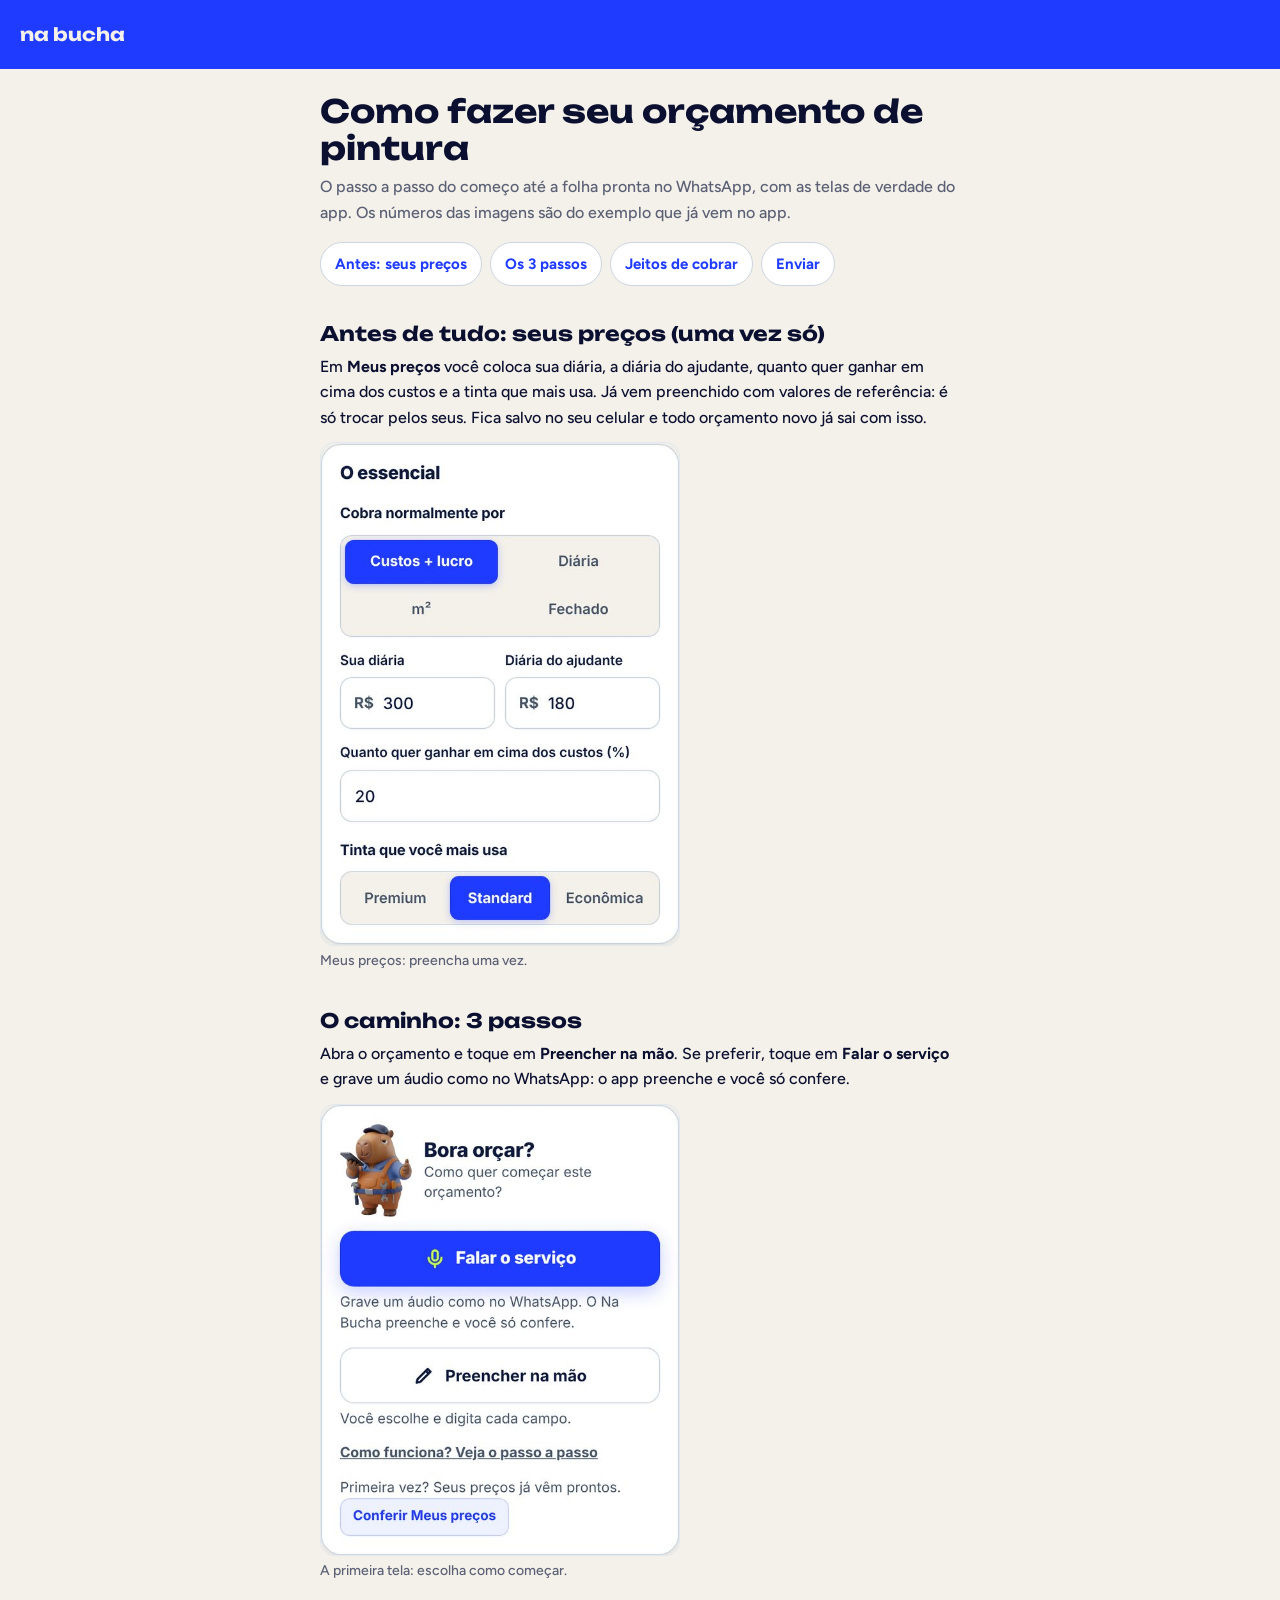
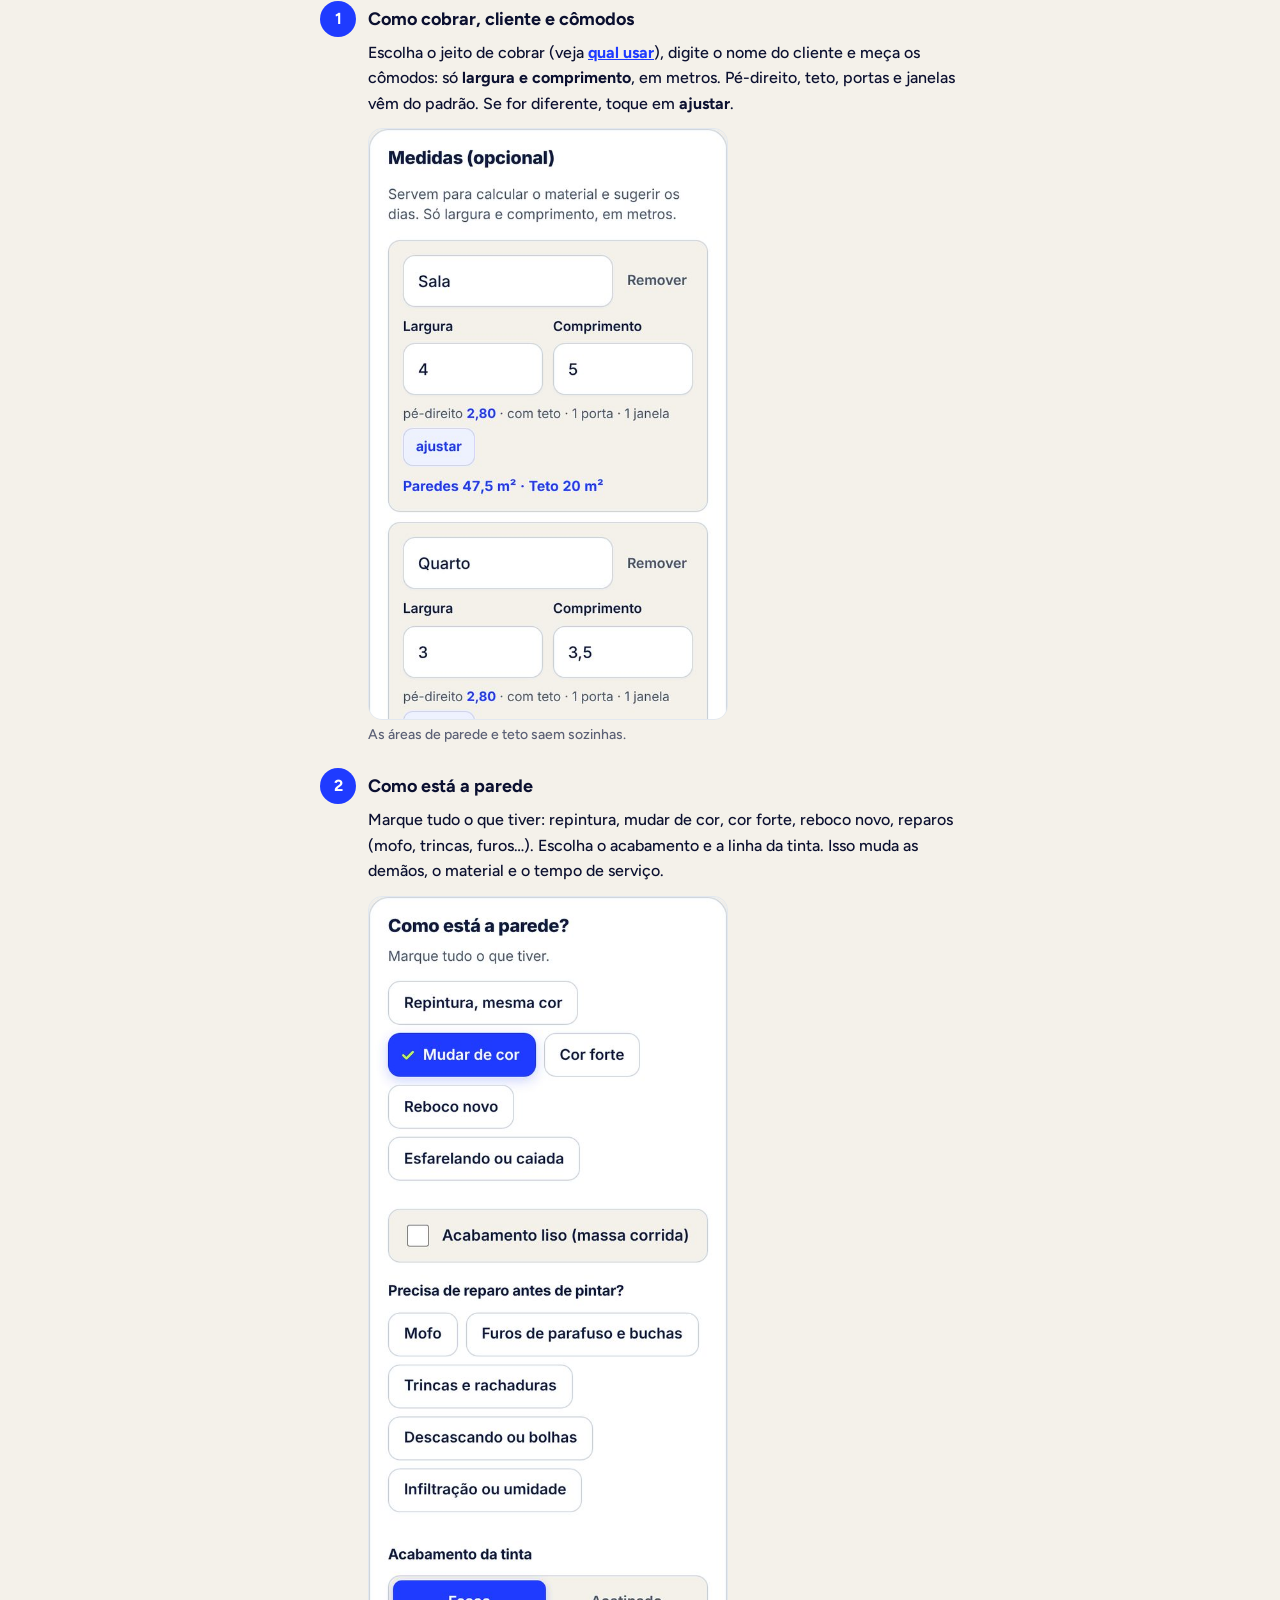
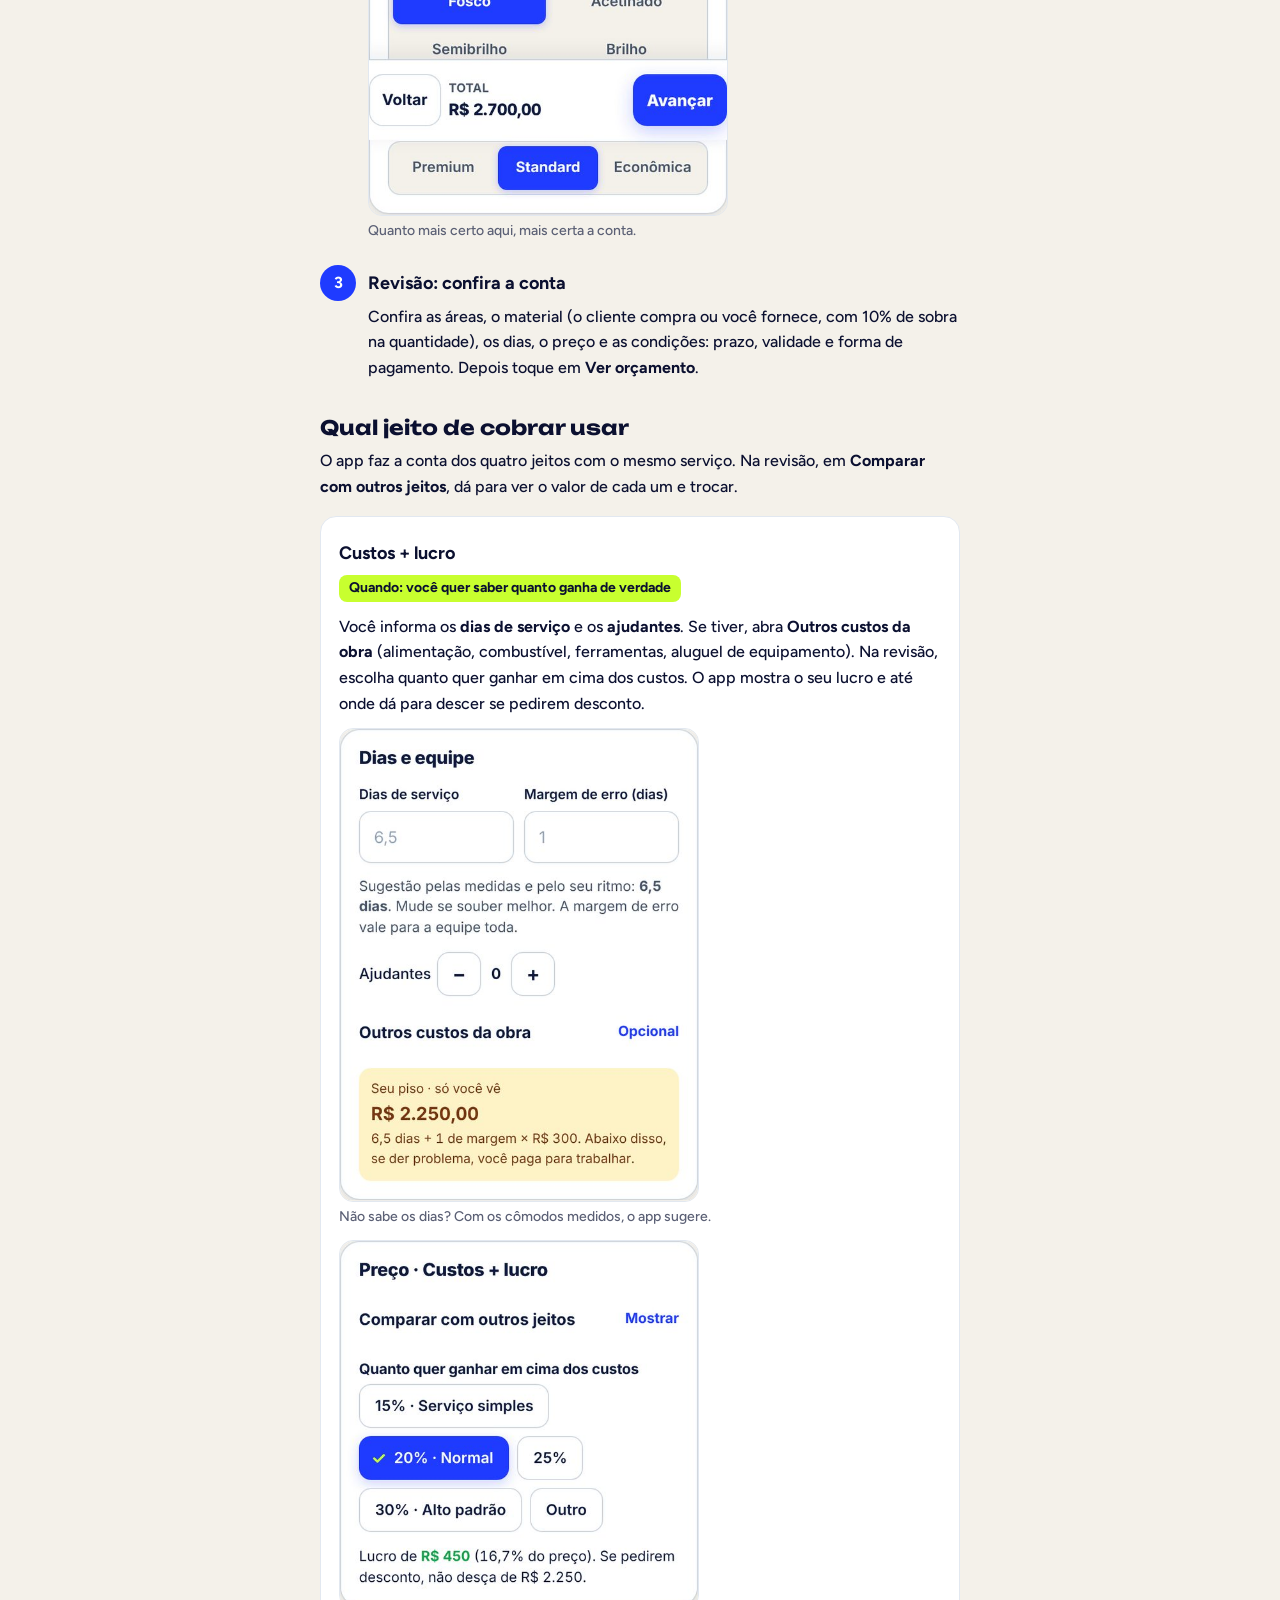
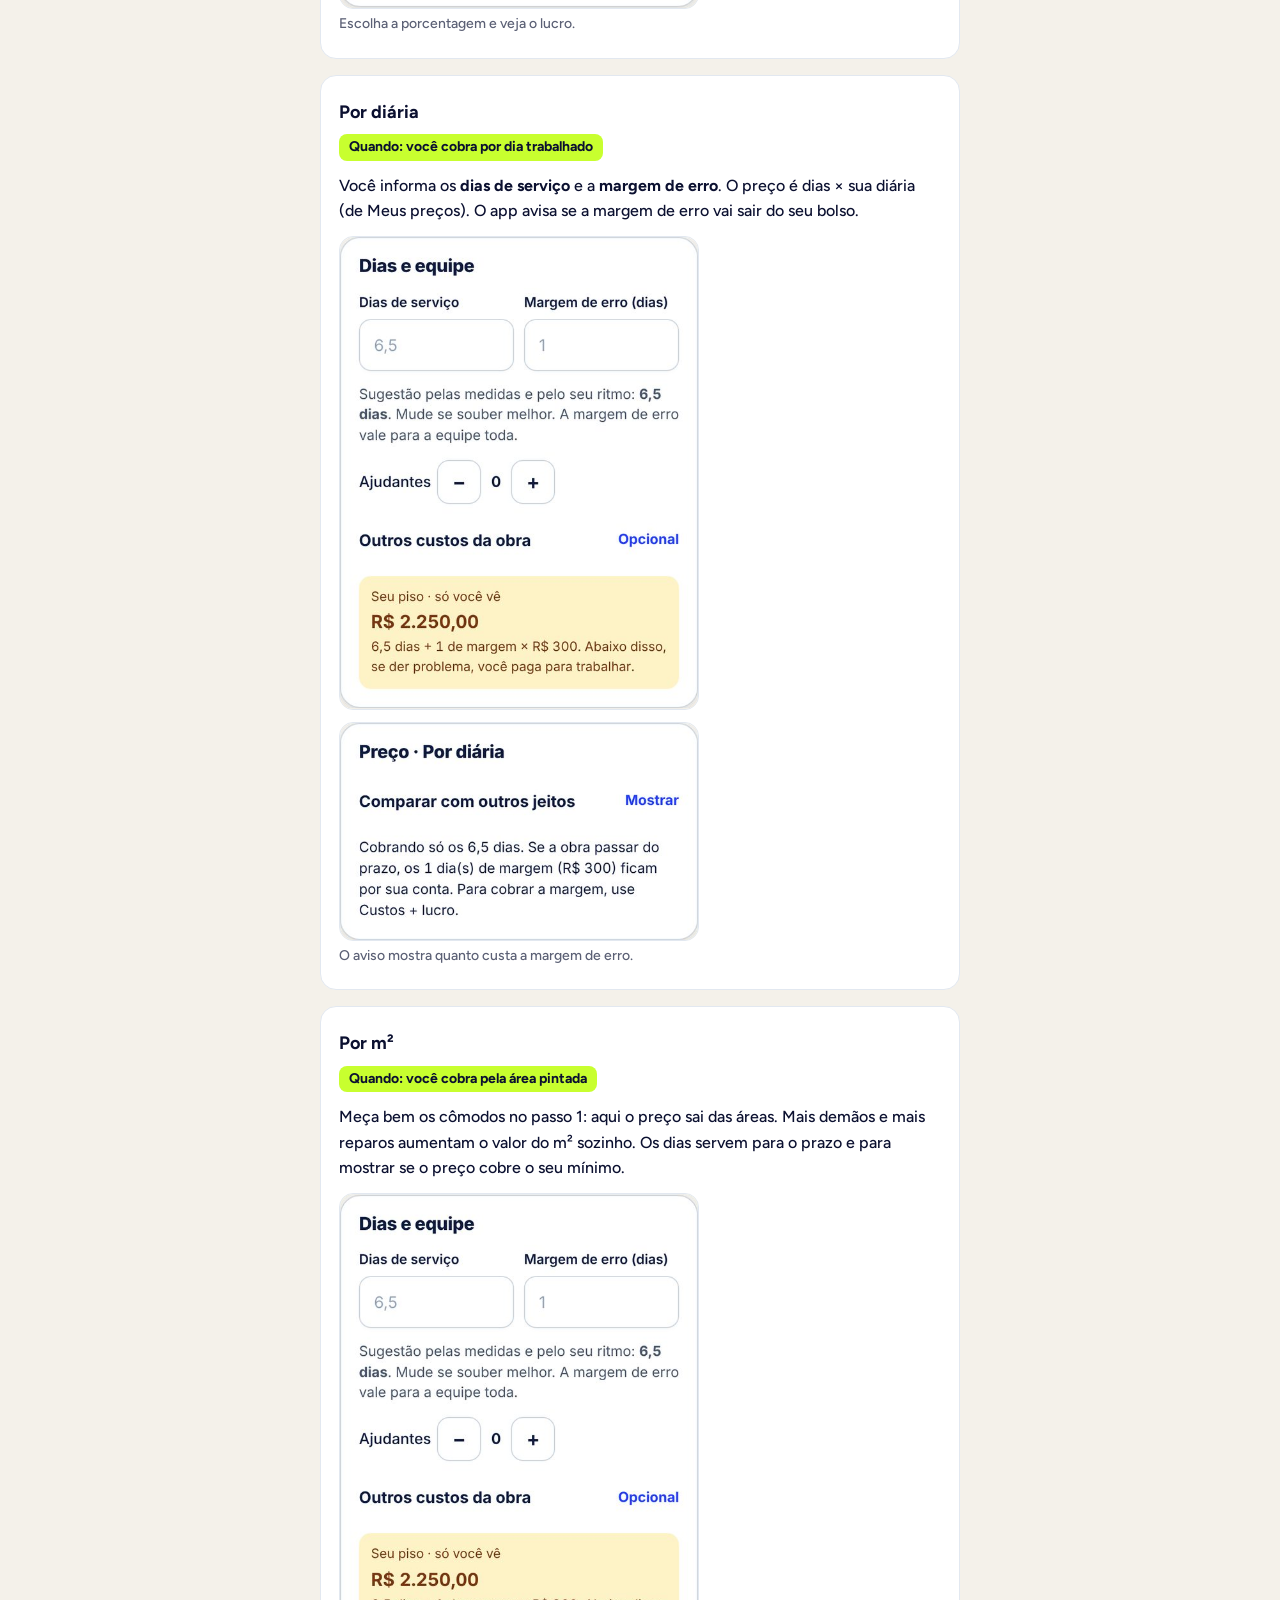
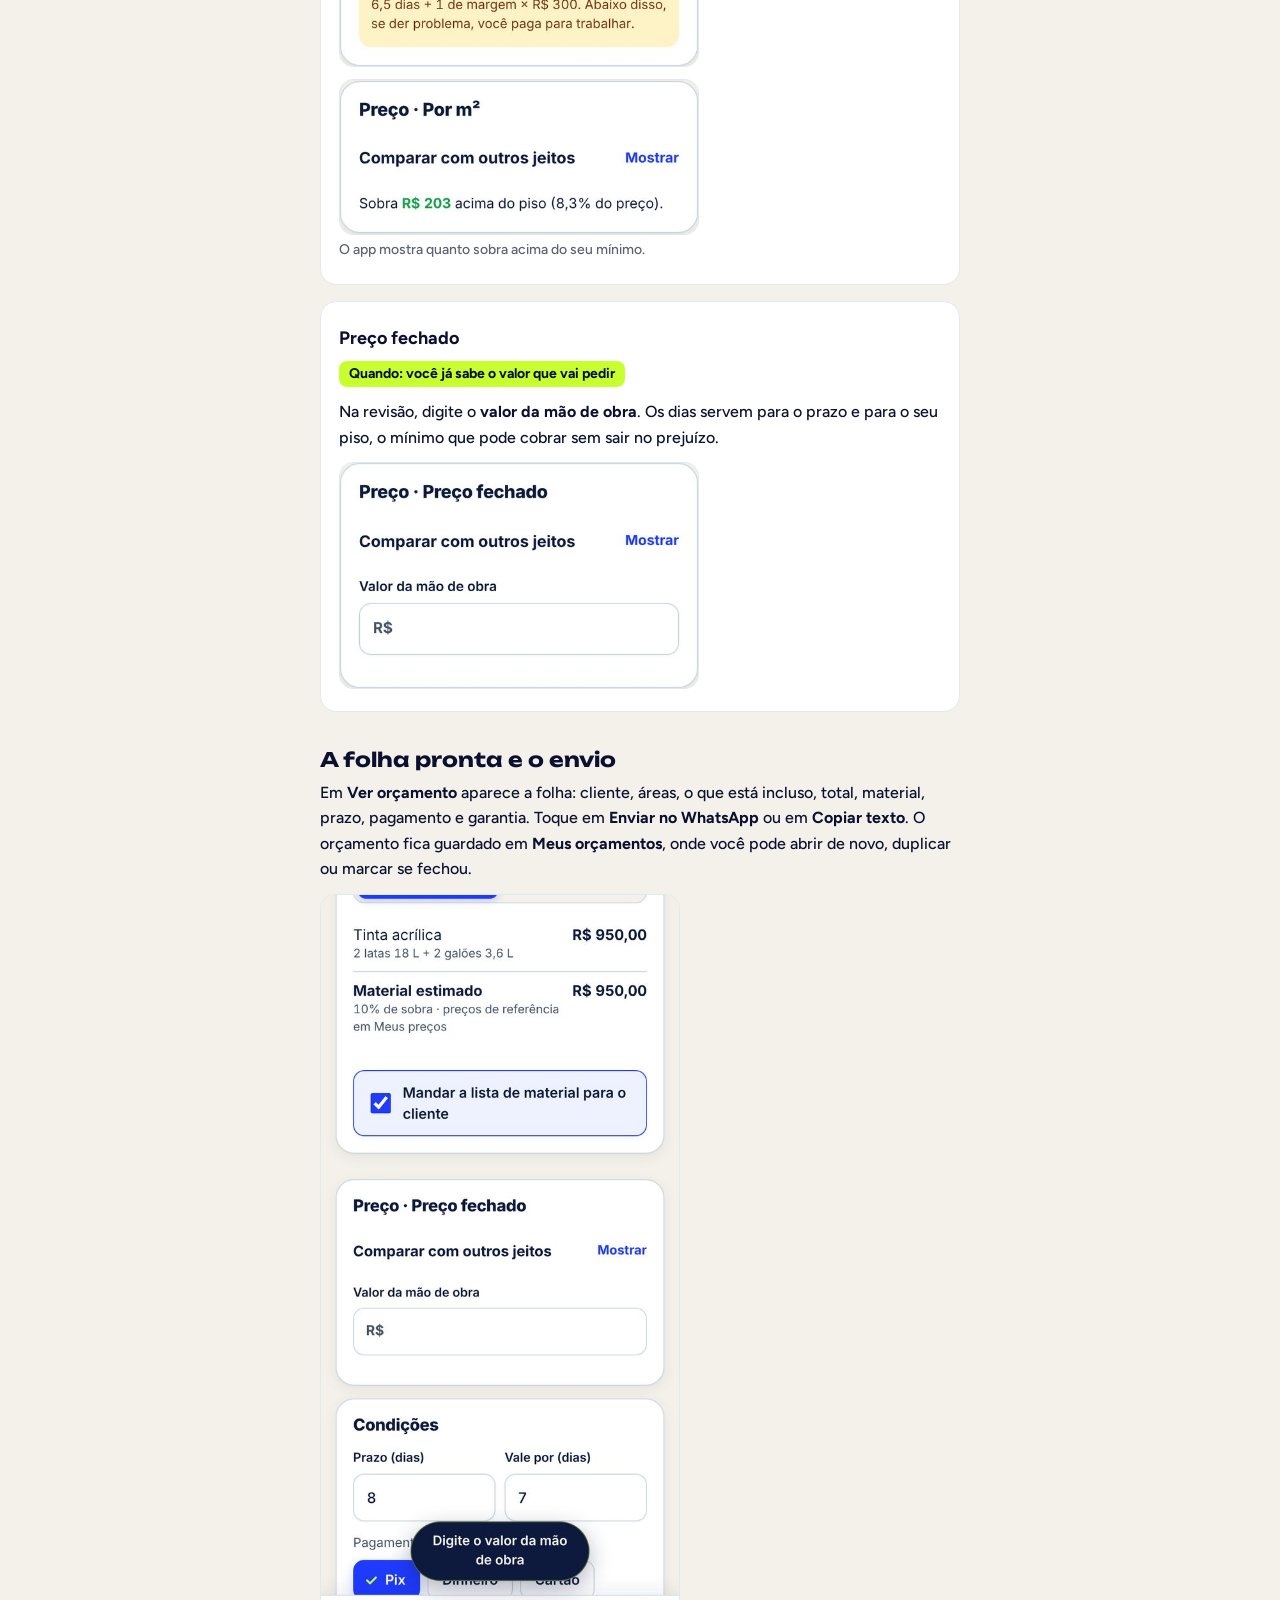
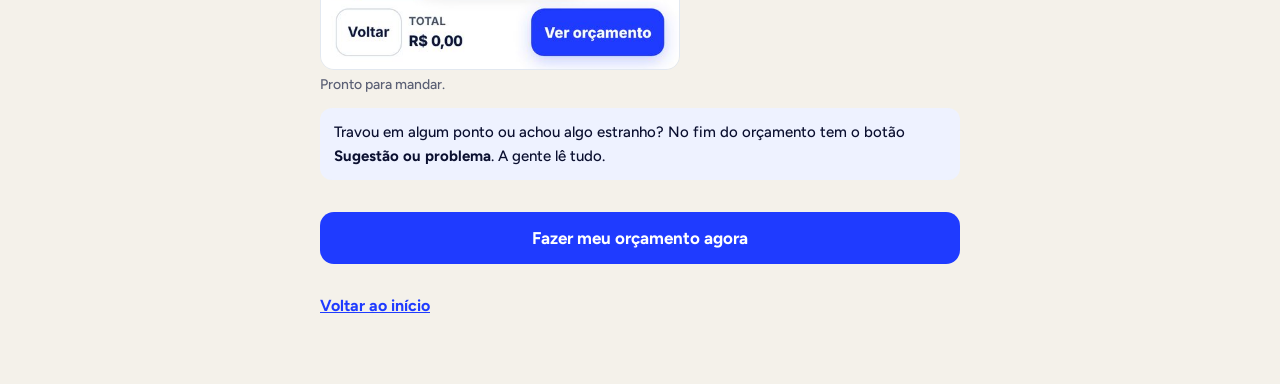
==== ajuda/index.html @ c5be0a2f "Página de ajuda: como fazer o orçamento de pintura nos 4 jeitos de cobrar - Nova página /ajuda/ com " ====
<!doctype html>
<html lang="pt-BR">
<head>
<meta charset="utf-8">
<link rel="icon" href="data:image/svg+xml,%3Csvg xmlns='http://www.w3.org/2000/svg' viewBox='0 0 100 100'%3E%3Ccircle cx='50' cy='50' r='50' fill='%231F3BFF'/%3E%3Cg transform='translate(14 30) scale(.36)' fill='%23C8FF2E'%3E%3Crect x='0' y='18' width='14' height='64' rx='6'/%3E%3Crect x='8' y='38' width='170' height='24' rx='10'/%3E%3Crect x='22' y='27' width='26' height='46' rx='11'/%3E%3Crect x='56' y='8' width='26' height='84' rx='11'/%3E%3Crect x='90' y='19' width='26' height='62' rx='11'/%3E%3Crect x='124' y='8' width='26' height='84' rx='11'/%3E%3Crect x='158' y='27' width='26' height='46' rx='11'/%3E%3Cpath d='M176 38 Q200 44 200 50 Q200 56 176 62 Z'/%3E%3C/g%3E%3C/svg%3E">
<meta name="viewport" content="width=device-width,initial-scale=1">
<title>Como fazer seu orçamento de pintura · Na Bucha</title>
<meta name="description" content="Passo a passo do orçamento de pintura no Na Bucha: custos + lucro, diária, por m² ou preço fechado.">
<meta name="theme-color" content="#1F3BFF">
<link rel="preconnect" href="https://fonts.googleapis.com">
<link rel="preconnect" href="https://fonts.gstatic.com" crossorigin>
<link href="https://fonts.googleapis.com/css2?family=Figtree:wght@500;700&family=Unbounded:wght@800&display=swap" rel="stylesheet">
<style>
:root{--cobalto:#1F3BFF;--gesso:#F4F1EA;--noite:#0B1030;--cinza:#5B6075;--limao:#C8FF2F}
*{box-sizing:border-box;margin:0;padding:0}
body{font:500 16px/1.6 Figtree,system-ui,sans-serif;color:var(--noite);background:var(--gesso)}
header{background:var(--cobalto);color:var(--gesso);padding:20px}
header a{color:var(--gesso);text-decoration:none;font-family:Unbounded,system-ui,sans-serif;font-size:18px}
main{max-width:680px;margin:0 auto;padding:24px 20px 56px}
h1{font-family:Unbounded,system-ui,sans-serif;font-size:clamp(24px,7vw,32px);line-height:1.15;margin-bottom:8px}
h2{font-family:Unbounded,system-ui,sans-serif;font-size:20px;line-height:1.2;margin:36px 0 8px}
h3{font-size:18px;margin:4px 0 4px}
p,li{margin-top:6px}
ol,ul{padding-left:22px}
a{color:var(--cobalto);font-weight:700}
.lead{color:var(--cinza)}
nav.indice{display:flex;flex-wrap:wrap;gap:8px;margin-top:16px}
nav.indice a{display:inline-flex;align-items:center;min-height:44px;padding:0 14px;border-radius:999px;background:#fff;border:1.5px solid #CBD5E1;text-decoration:none;font-size:15px}
.passo{display:flex;gap:12px;margin-top:18px}
.num{flex:0 0 36px;height:36px;border-radius:50%;background:var(--cobalto);color:#fff;font-weight:700;display:flex;align-items:center;justify-content:center}
.jeito{background:#fff;border-radius:16px;padding:18px;margin-top:16px;border:1.5px solid #E2E8F0}
.jeito .quando{display:inline-block;background:var(--limao);border-radius:8px;padding:2px 10px;font-weight:700;font-size:14px;margin:4px 0 6px}
figure{margin:12px 0 4px}
figure img{width:100%;max-width:360px;height:auto;border-radius:14px;border:1.5px solid #E2E8F0;display:block;background:#fff}
figcaption{font-size:14px;color:var(--cinza);margin-top:4px}
.dica{background:#EEF2FF;border-radius:12px;padding:12px 14px;margin-top:12px;font-size:15px}
.cta{display:flex;align-items:center;justify-content:center;min-height:52px;margin-top:32px;border-radius:14px;background:var(--cobalto);color:#fff;text-decoration:none;font-size:17px}
.voltar{display:inline-block;margin-top:20px;min-height:44px;line-height:44px}
</style>
<script src="/registro.js"></script>
</head>
<body>
<header><a href="../">na bucha</a></header>
<main>
<h1>Como fazer seu orçamento de pintura</h1>
<p class="lead">O passo a passo do começo até a folha pronta no WhatsApp, com as telas de verdade do app. Os números das imagens são do exemplo que já vem no app.</p>
<nav class="indice" aria-label="Nesta página">
  <a href="#precos">Antes: seus preços</a>
  <a href="#caminho">Os 3 passos</a>
  <a href="#jeitos">Jeitos de cobrar</a>
  <a href="#enviar">Enviar</a>
</nav>

<h2 id="precos">Antes de tudo: seus preços (uma vez só)</h2>
<p>Em <b>Meus preços</b> você coloca sua diária, a diária do ajudante, quanto quer ganhar em cima dos custos e a tinta que mais usa. Já vem preenchido com valores de referência: é só trocar pelos seus. Fica salvo no seu celular e todo orçamento novo já sai com isso.</p>
<figure><img src="img/precos.jpg" alt="Tela Meus preços com diária, diária do ajudante, porcentagem de ganho e linha de tinta" loading="lazy" width="560" height="785"><figcaption>Meus preços: preencha uma vez.</figcaption></figure>

<h2 id="caminho">O caminho: 3 passos</h2>
<p>Abra o orçamento e toque em <b>Preencher na mão</b>. Se preferir, toque em <b>Falar o serviço</b> e grave um áudio como no WhatsApp: o app preenche e você só confere.</p>
<figure><img src="img/entrada.jpg" alt="Primeira tela do orçamento com os botões Falar o serviço e Preencher na mão" loading="lazy"><figcaption>A primeira tela: escolha como começar.</figcaption></figure>

<div class="passo"><div class="num">1</div><div>
<h3>Como cobrar, cliente e cômodos</h3>
<p>Escolha o jeito de cobrar (veja <a href="#jeitos">qual usar</a>), digite o nome do cliente e meça os cômodos: só <b>largura e comprimento</b>, em metros. Pé-direito, teto, portas e janelas vêm do padrão. Se for diferente, toque em <b>ajustar</b>.</p>
<figure><img src="img/comodos.jpg" alt="Cartão de medidas dos cômodos com largura, comprimento e área calculada" loading="lazy"><figcaption>As áreas de parede e teto saem sozinhas.</figcaption></figure>
</div></div>

<div class="passo"><div class="num">2</div><div>
<h3>Como está a parede</h3>
<p>Marque tudo o que tiver: repintura, mudar de cor, cor forte, reboco novo, reparos (mofo, trincas, furos…). Escolha o acabamento e a linha da tinta. Isso muda as demãos, o material e o tempo de serviço.</p>
<figure><img src="img/parede.jpg" alt="Cartão Como está a parede com opções de situação e reparos" loading="lazy"><figcaption>Quanto mais certo aqui, mais certa a conta.</figcaption></figure>
</div></div>

<div class="passo"><div class="num">3</div><div>
<h3>Revisão: confira a conta</h3>
<p>Confira as áreas, o material (o cliente compra ou você fornece, com 10% de sobra na quantidade), os dias, o preço e as condições: prazo, validade e forma de pagamento. Depois toque em <b>Ver orçamento</b>.</p>
</div></div>

<h2 id="jeitos">Qual jeito de cobrar usar</h2>
<p>O app faz a conta dos quatro jeitos com o mesmo serviço. Na revisão, em <b>Comparar com outros jeitos</b>, dá para ver o valor de cada um e trocar.</p>

<div class="jeito" id="custo">
<h3>Custos + lucro</h3>
<span class="quando">Quando: você quer saber quanto ganha de verdade</span>
<p>Você informa os <b>dias de serviço</b> e os <b>ajudantes</b>. Se tiver, abra <b>Outros custos da obra</b> (alimentação, combustível, ferramentas, aluguel de equipamento). Na revisão, escolha quanto quer ganhar em cima dos custos. O app mostra o seu lucro e até onde dá para descer se pedirem desconto.</p>
<figure><img src="img/custo-dias.jpg" alt="Cartão Dias e equipe com dias de serviço, margem de erro e ajudantes" loading="lazy"><figcaption>Não sabe os dias? Com os cômodos medidos, o app sugere.</figcaption></figure>
<figure><img src="img/custo-preco.jpg" alt="Escolha da porcentagem de ganho e aviso de lucro e piso de desconto" loading="lazy"><figcaption>Escolha a porcentagem e veja o lucro.</figcaption></figure>
</div>

<div class="jeito" id="diaria">
<h3>Por diária</h3>
<span class="quando">Quando: você cobra por dia trabalhado</span>
<p>Você informa os <b>dias de serviço</b> e a <b>margem de erro</b>. O preço é dias × sua diária (de Meus preços). O app avisa se a margem de erro vai sair do seu bolso.</p>
<figure><img src="img/diaria-dias.jpg" alt="Cartão Dias e equipe no modo diária" loading="lazy"></figure>
<figure><img src="img/diaria-preco.jpg" alt="Aviso do modo diária sobre os dias de margem" loading="lazy"><figcaption>O aviso mostra quanto custa a margem de erro.</figcaption></figure>
</div>

<div class="jeito" id="m2">
<h3>Por m²</h3>
<span class="quando">Quando: você cobra pela área pintada</span>
<p>Meça bem os cômodos no passo 1: aqui o preço sai das áreas. Mais demãos e mais reparos aumentam o valor do m² sozinho. Os dias servem para o prazo e para mostrar se o preço cobre o seu mínimo.</p>
<figure><img src="img/m2-dias.jpg" alt="Cartão de dias no modo por metro quadrado" loading="lazy"></figure>
<figure><img src="img/m2-preco.jpg" alt="Aviso de quanto sobra acima do piso no modo por metro quadrado" loading="lazy"><figcaption>O app mostra quanto sobra acima do seu mínimo.</figcaption></figure>
</div>

<div class="jeito" id="fechado">
<h3>Preço fechado</h3>
<span class="quando">Quando: você já sabe o valor que vai pedir</span>
<p>Na revisão, digite o <b>valor da mão de obra</b>. Os dias servem para o prazo e para o seu piso, o mínimo que pode cobrar sem sair no prejuízo.</p>
<figure><img src="img/fechado-preco.jpg" alt="Campo Valor da mão de obra no modo preço fechado" loading="lazy"></figure>
</div>

<h2 id="enviar">A folha pronta e o envio</h2>
<p>Em <b>Ver orçamento</b> aparece a folha: cliente, áreas, o que está incluso, total, material, prazo, pagamento e garantia. Toque em <b>Enviar no WhatsApp</b> ou em <b>Copiar texto</b>. O orçamento fica guardado em <b>Meus orçamentos</b>, onde você pode abrir de novo, duplicar ou marcar se fechou.</p>
<figure><img src="img/folha.jpg" alt="Folha do orçamento pronta com botão Enviar no WhatsApp" loading="lazy"><figcaption>Pronto para mandar.</figcaption></figure>
<div class="dica">Travou em algum ponto ou achou algo estranho? No fim do orçamento tem o botão <b>Sugestão ou problema</b>. A gente lê tudo.</div>

<a class="cta" href="../orcamento/?utm_source=ajuda">Fazer meu orçamento agora</a>
<a class="voltar" href="../">Voltar ao início</a>
</main>
</body>
</html>
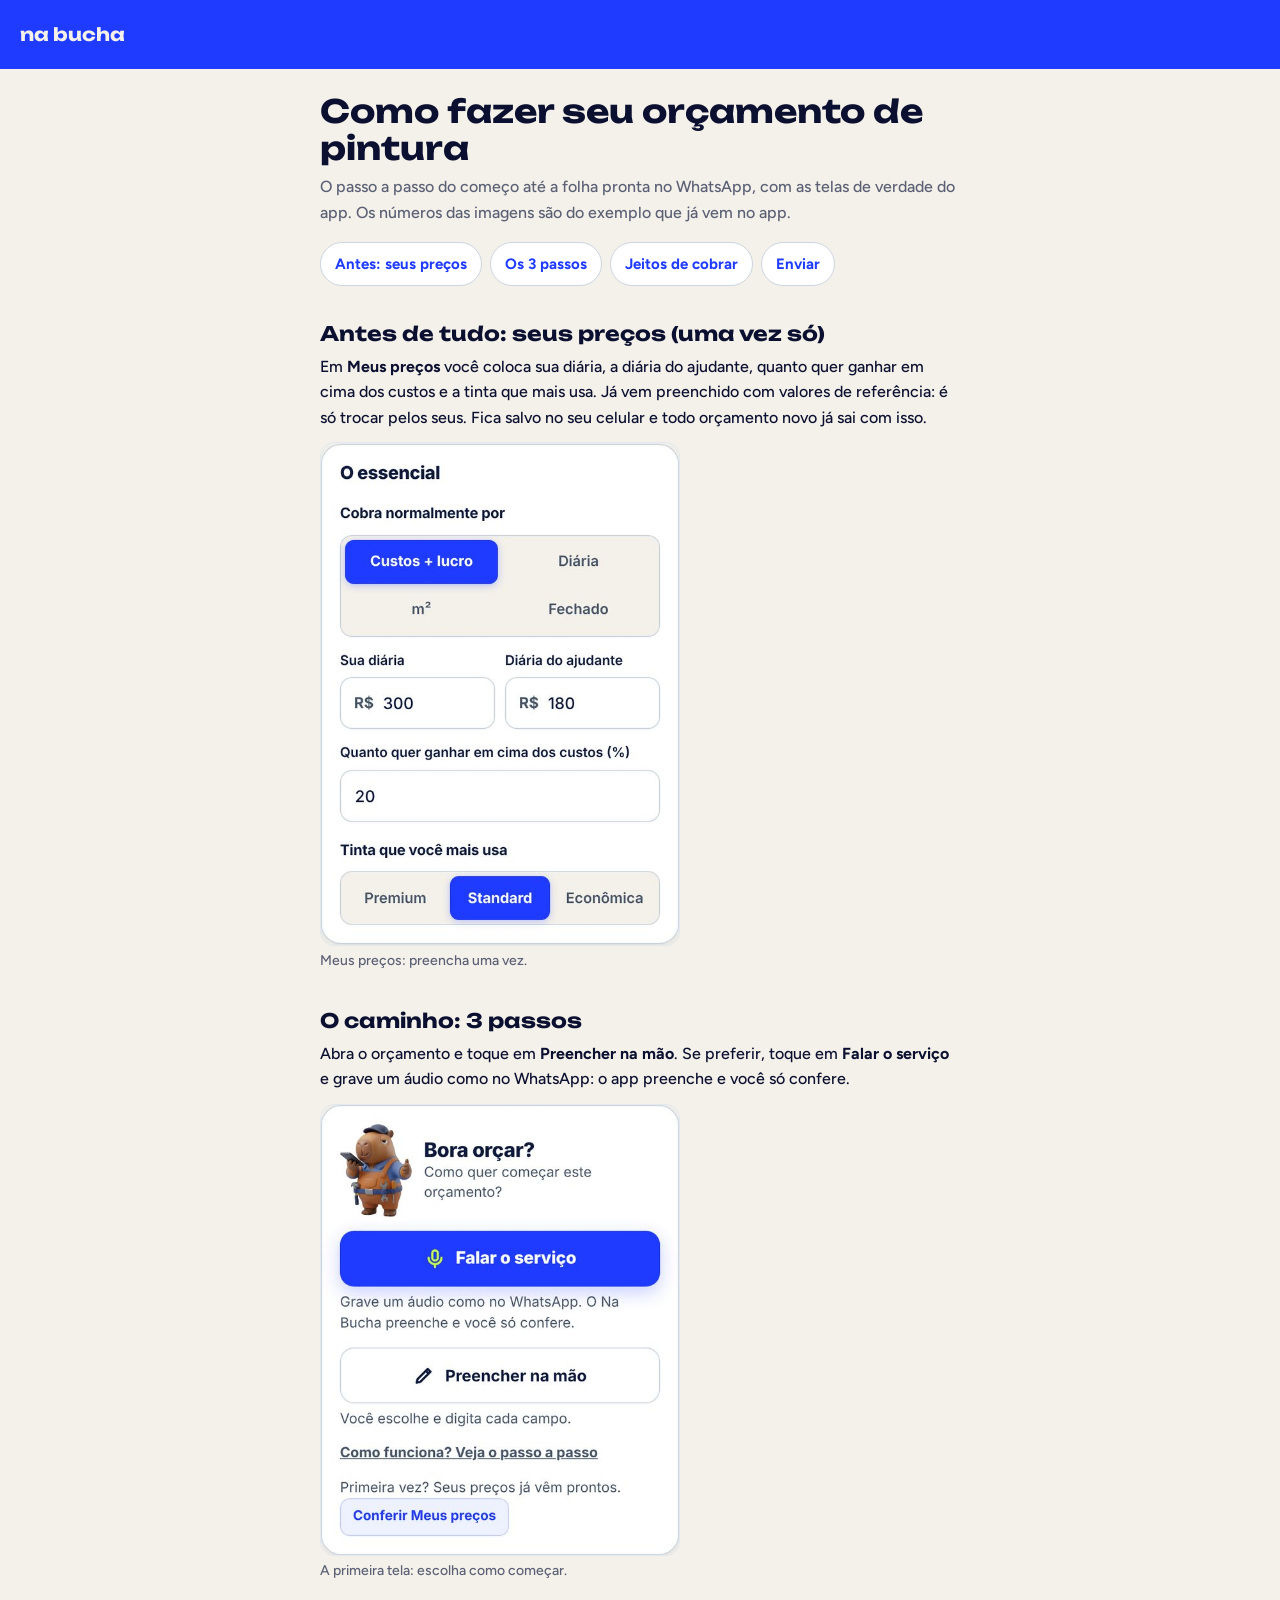
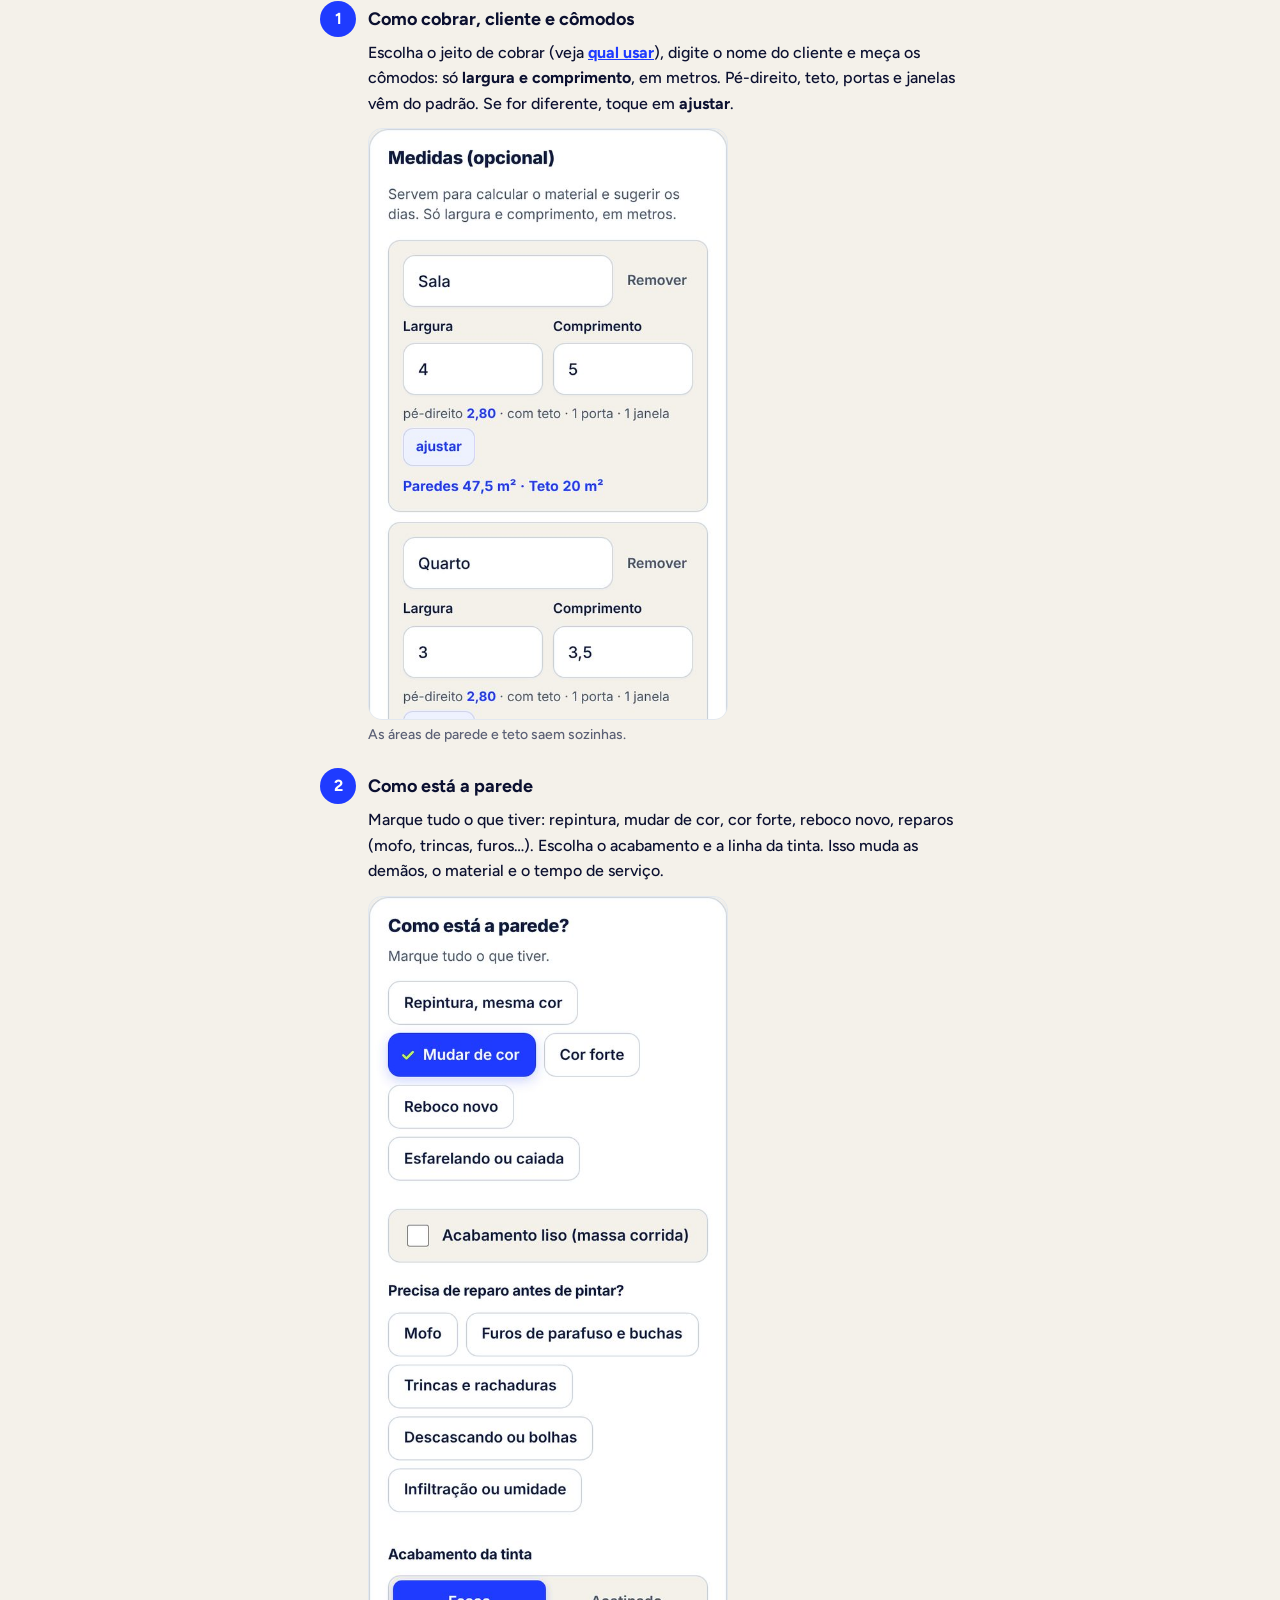
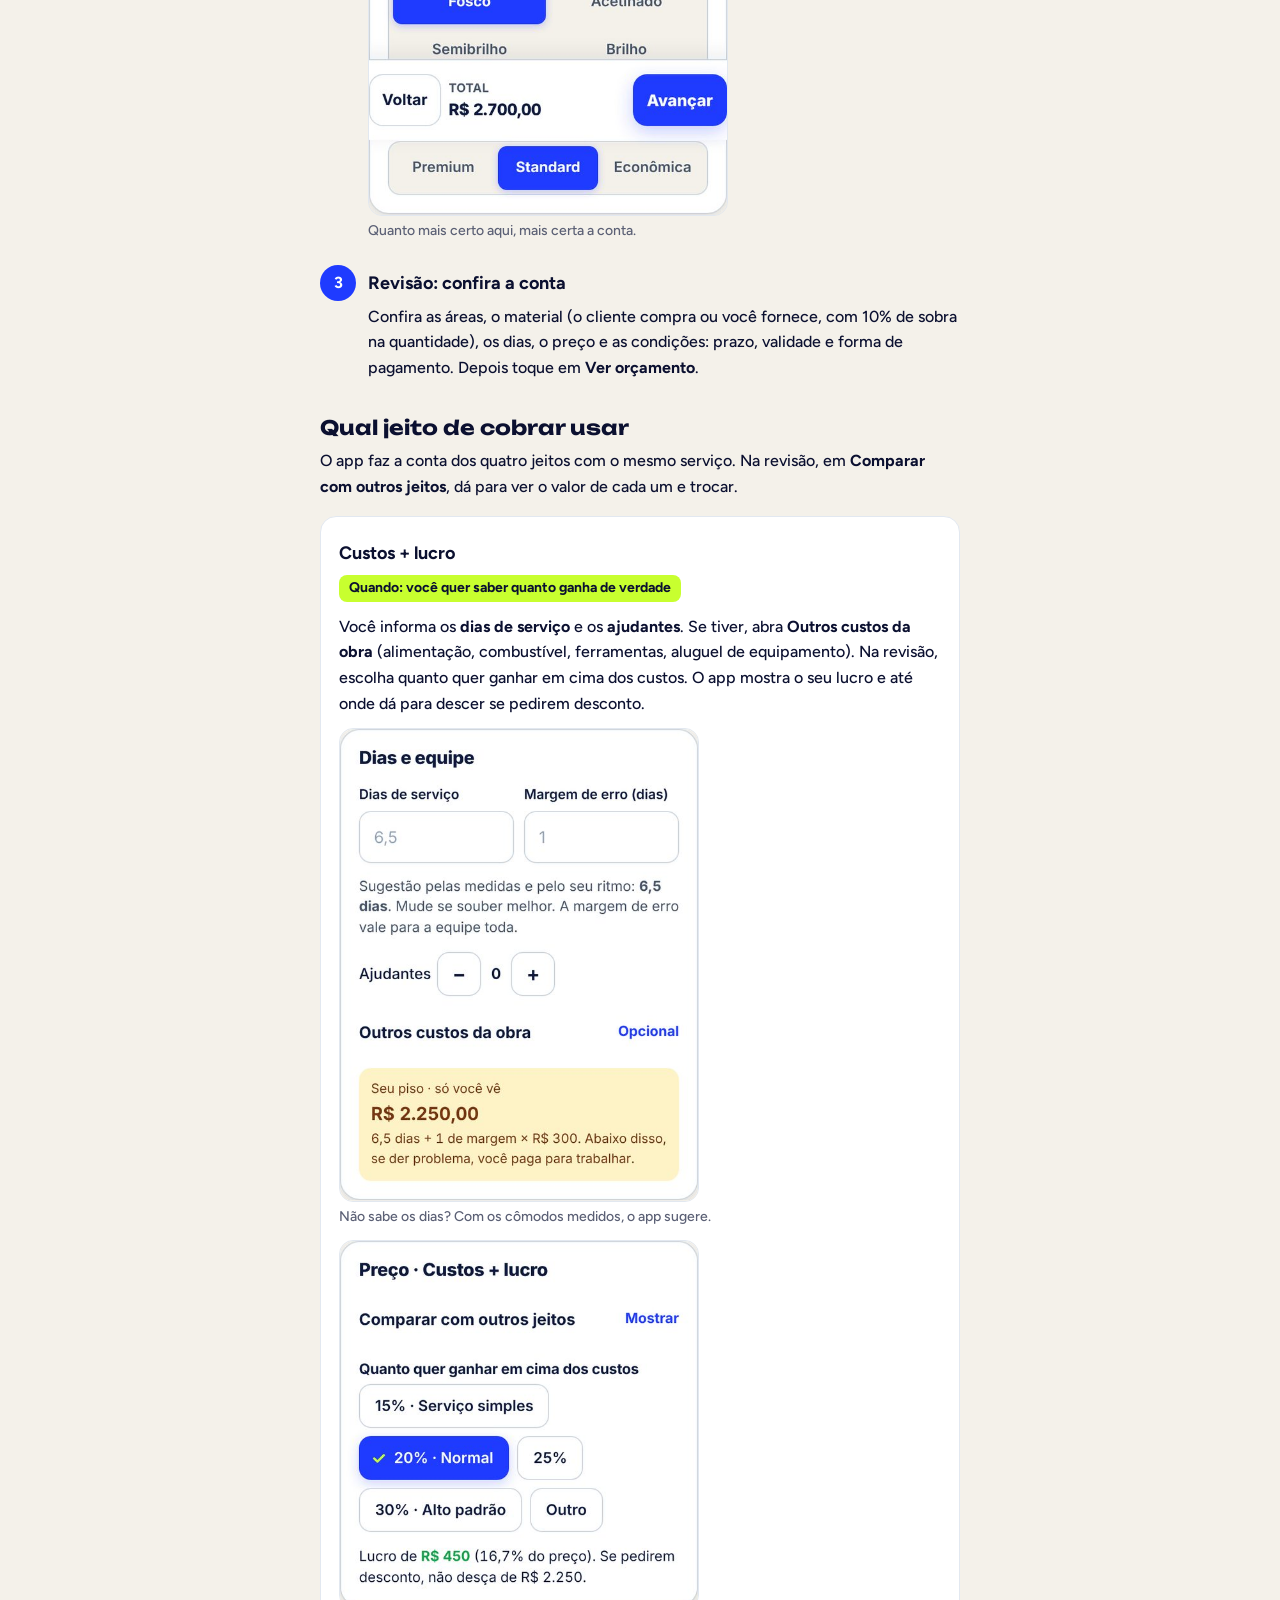
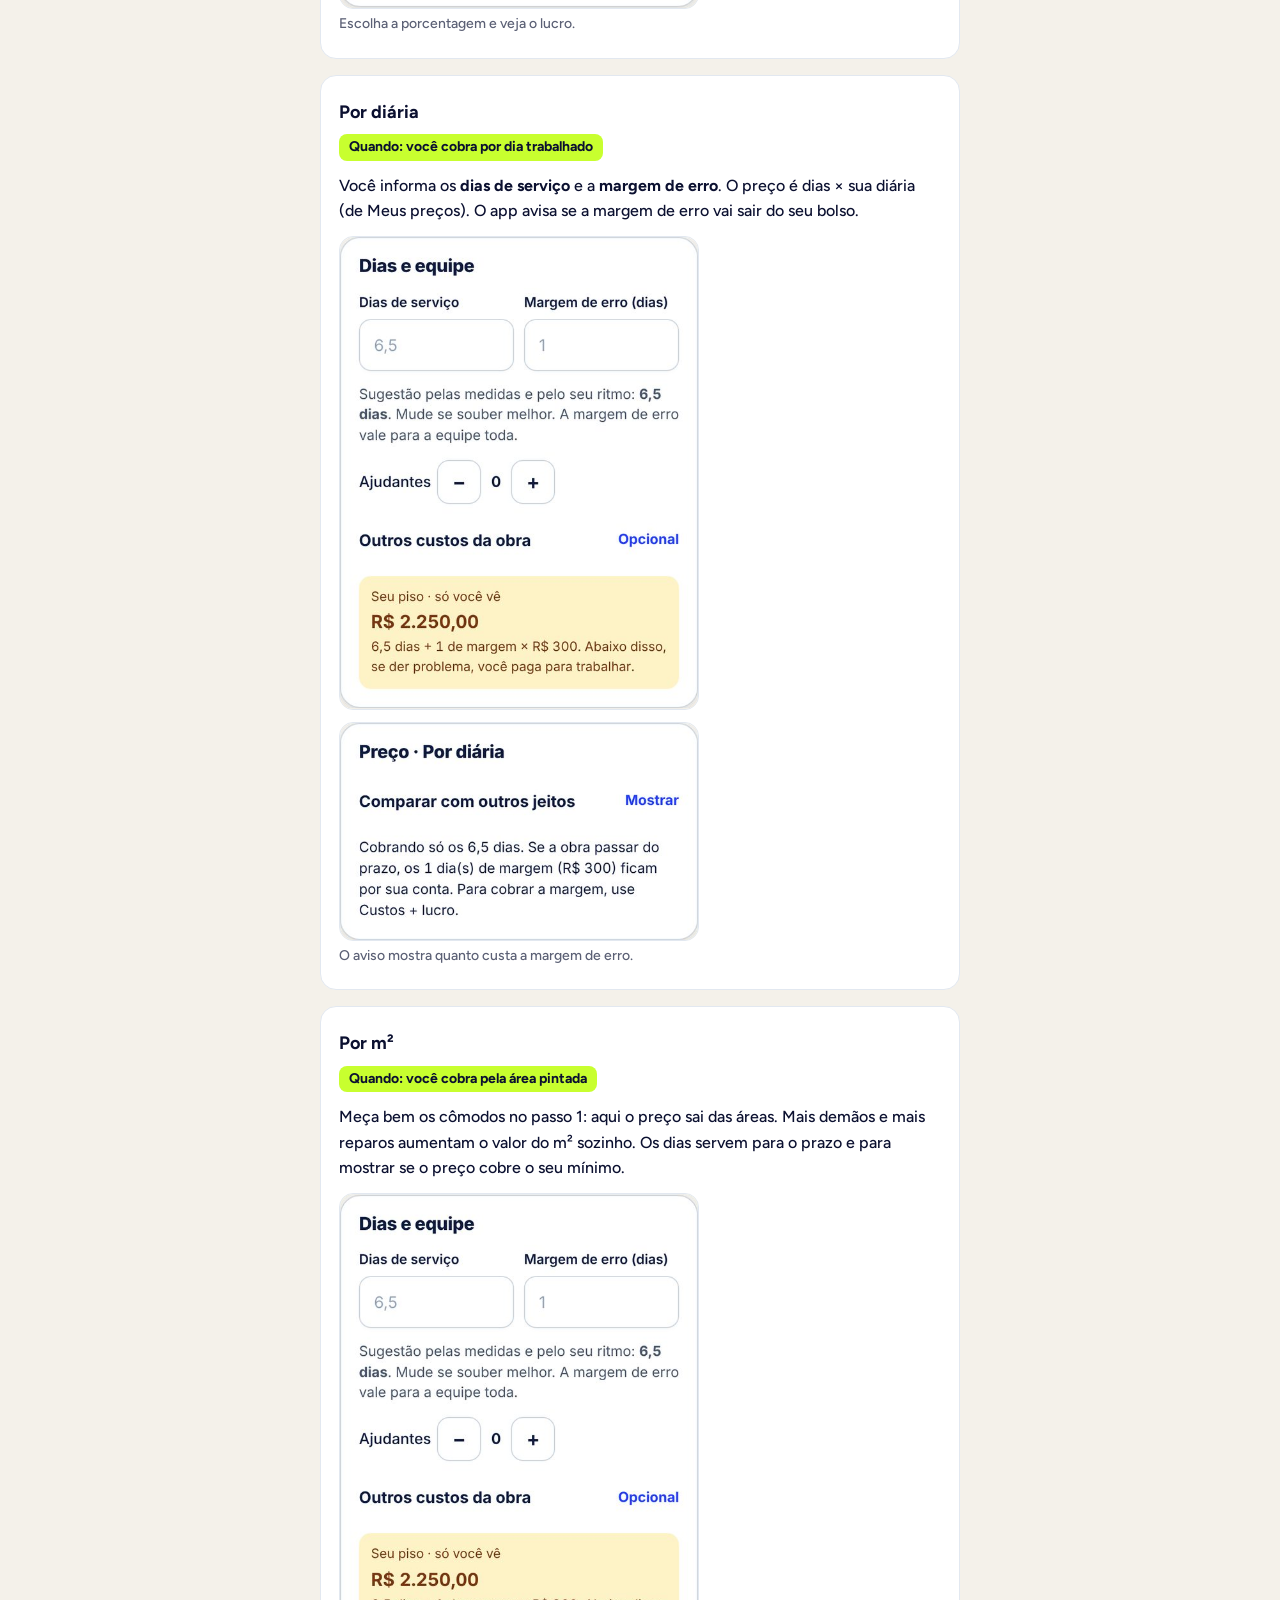
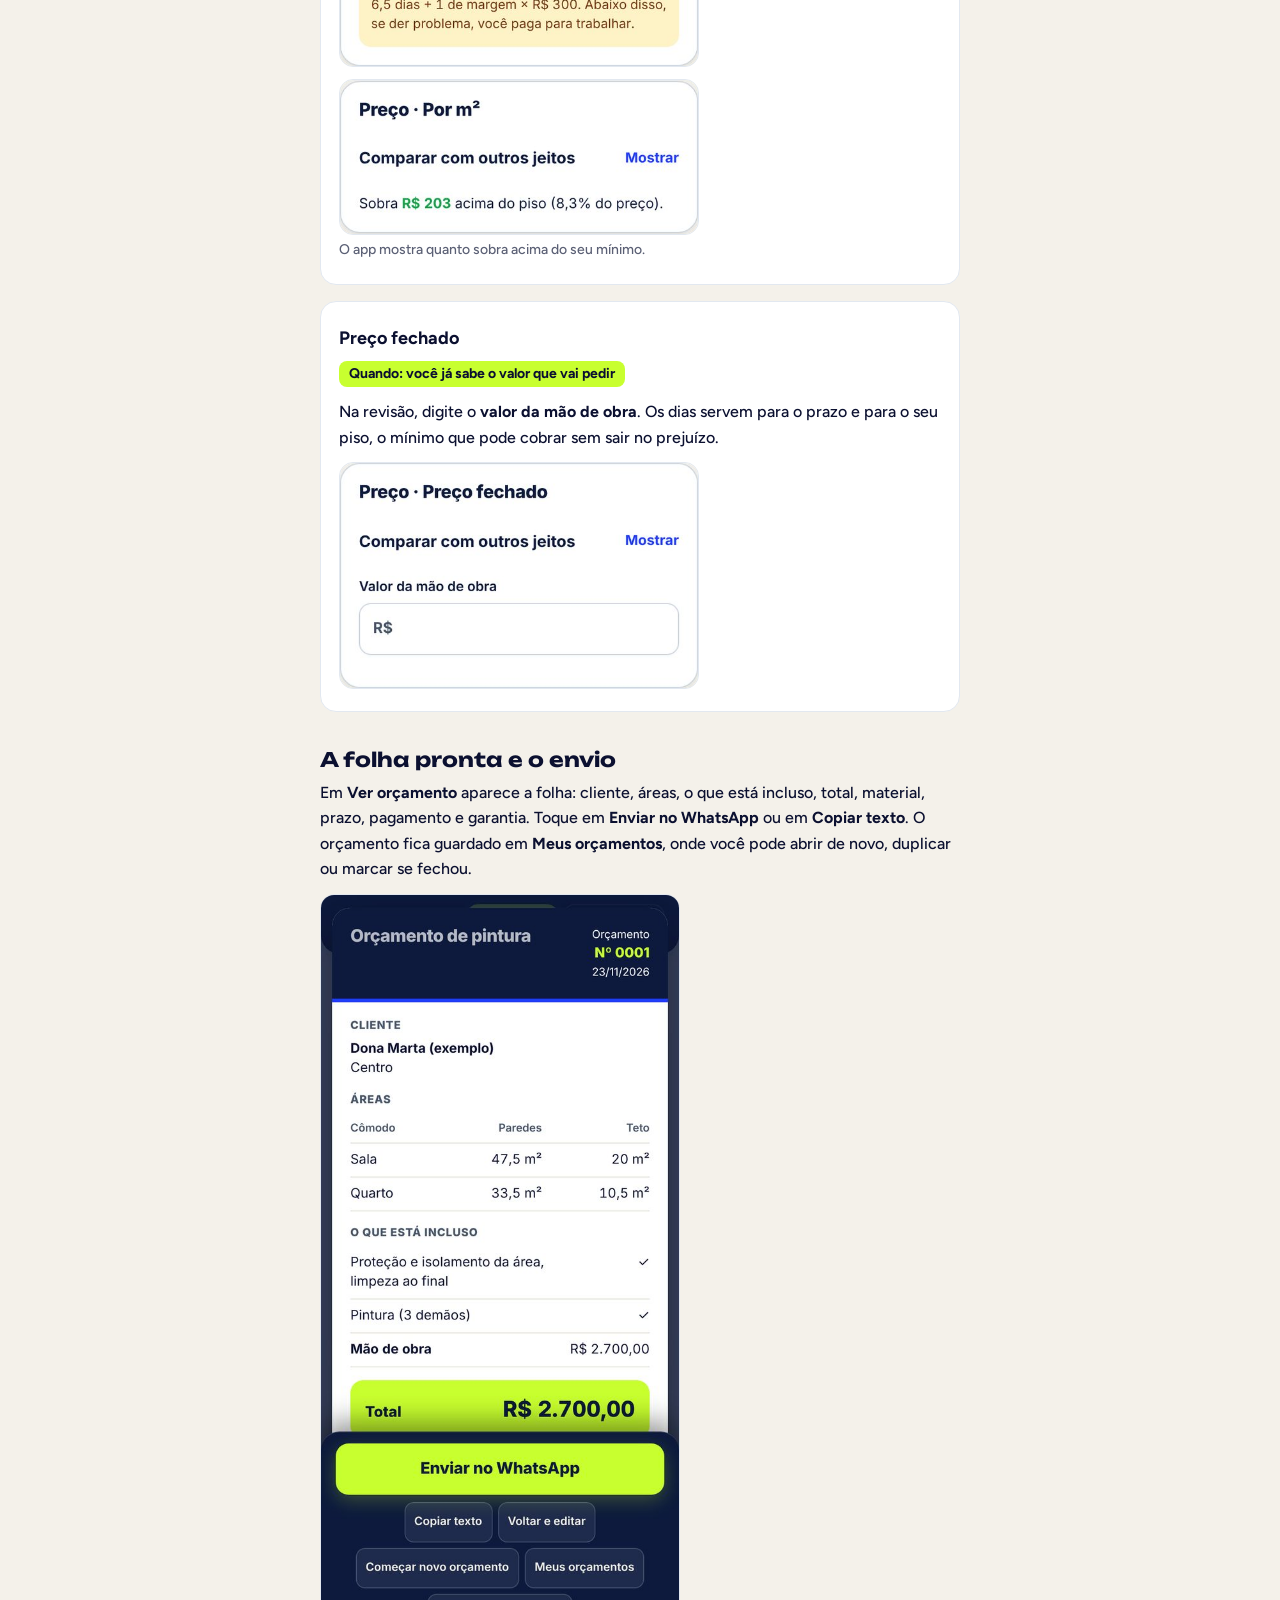
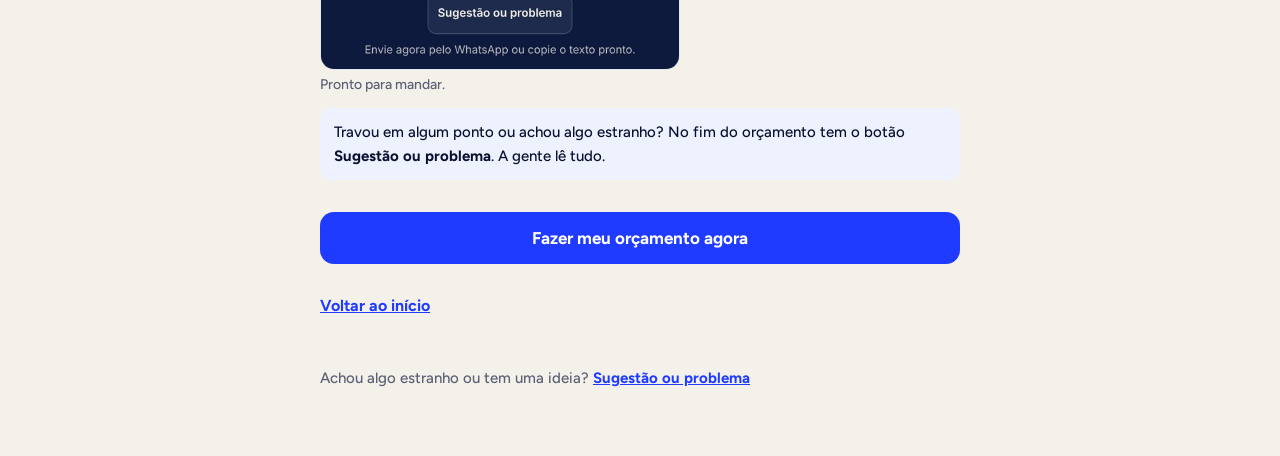
==== commit 9e67986f: "Sugestão ou problema em todas as telas + imagem certa da folha na ajuda - Botão 'Sugestão ou problem" ====
--- a/ajuda/index.html
+++ b/ajuda/index.html
@@ -117,6 +117,7 @@
 
 <a class="cta" href="../orcamento/?utm_source=ajuda">Fazer meu orçamento agora</a>
 <a class="voltar" href="../">Voltar ao início</a>
+<p style="margin:28px 0 0;font-size:15px;color:#5B6075">Achou algo estranho ou tem uma ideia? <button data-coment="ajuda" style="font:inherit;font-weight:700;color:#1F3BFF;background:none;border:0;padding:10px 0;min-height:44px;cursor:pointer;text-decoration:underline">Sugestão ou problema</button></p>
 </main>
 </body>
 </html>
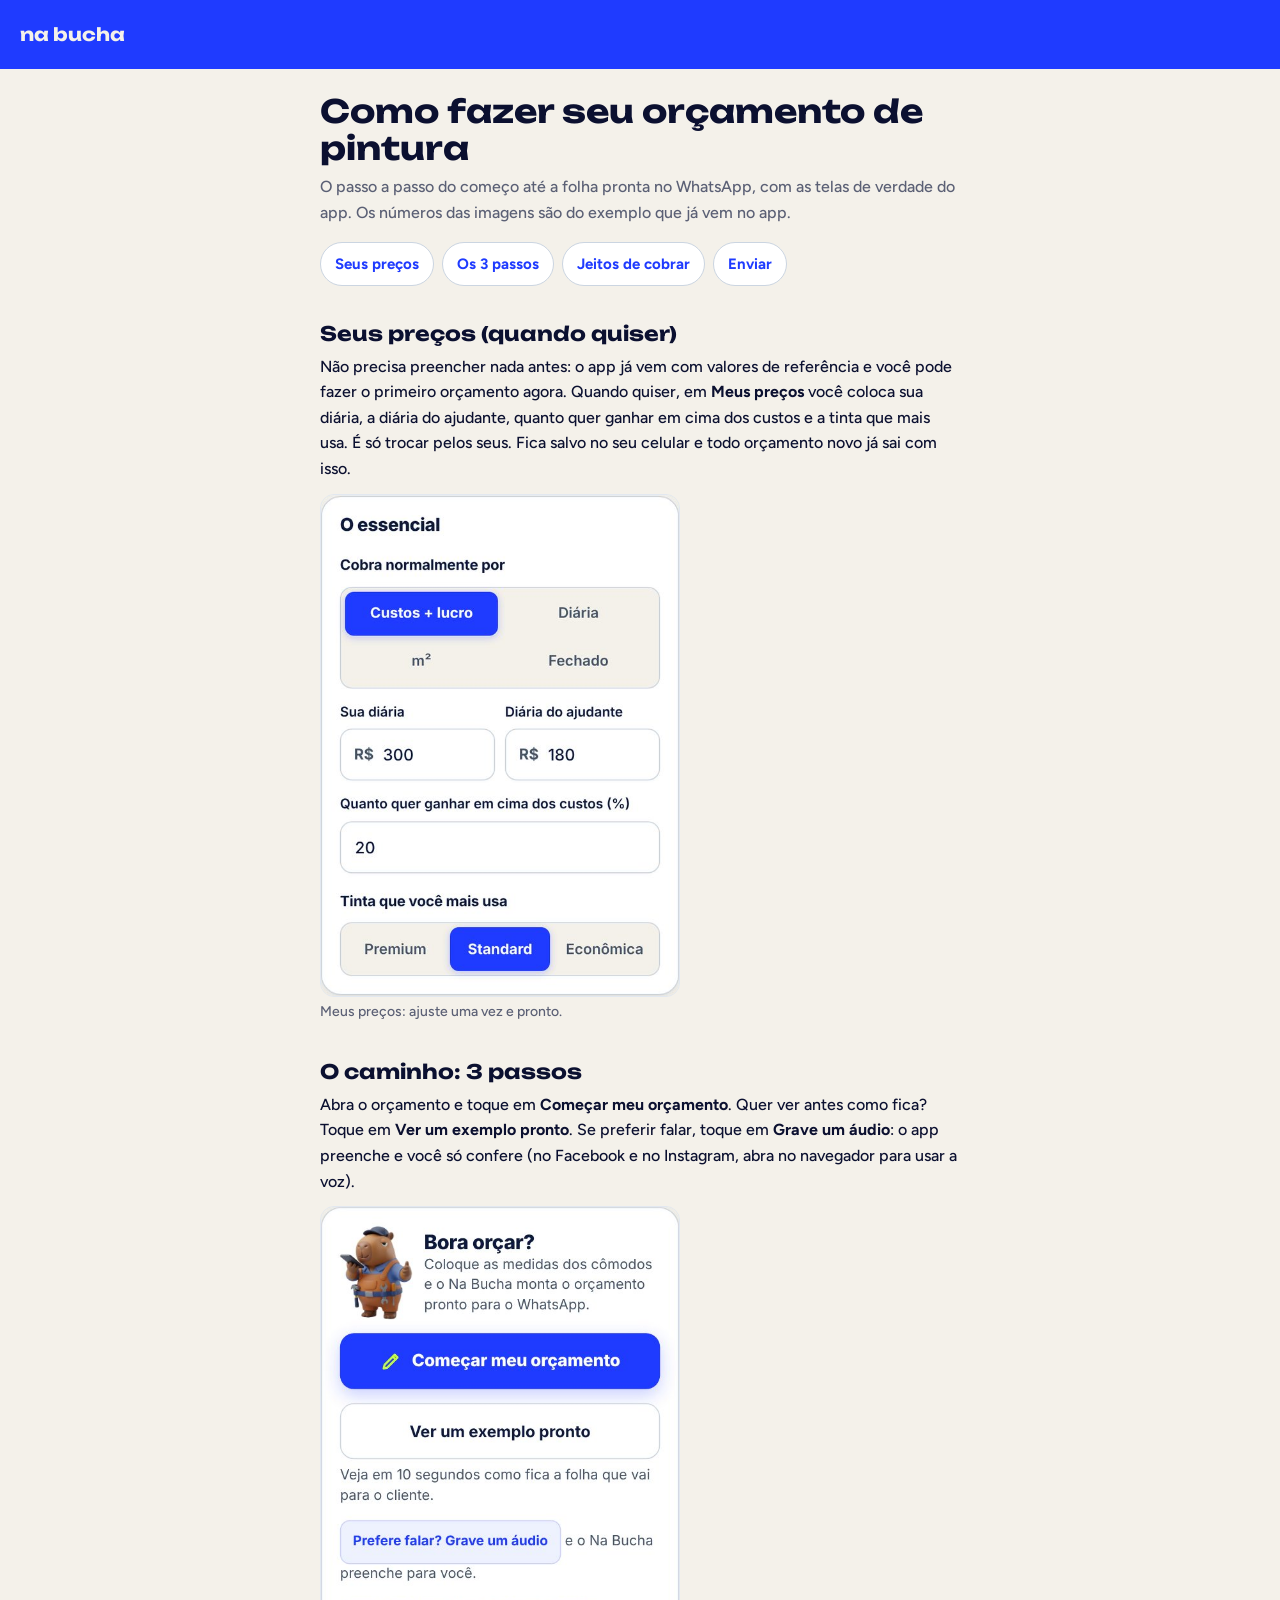
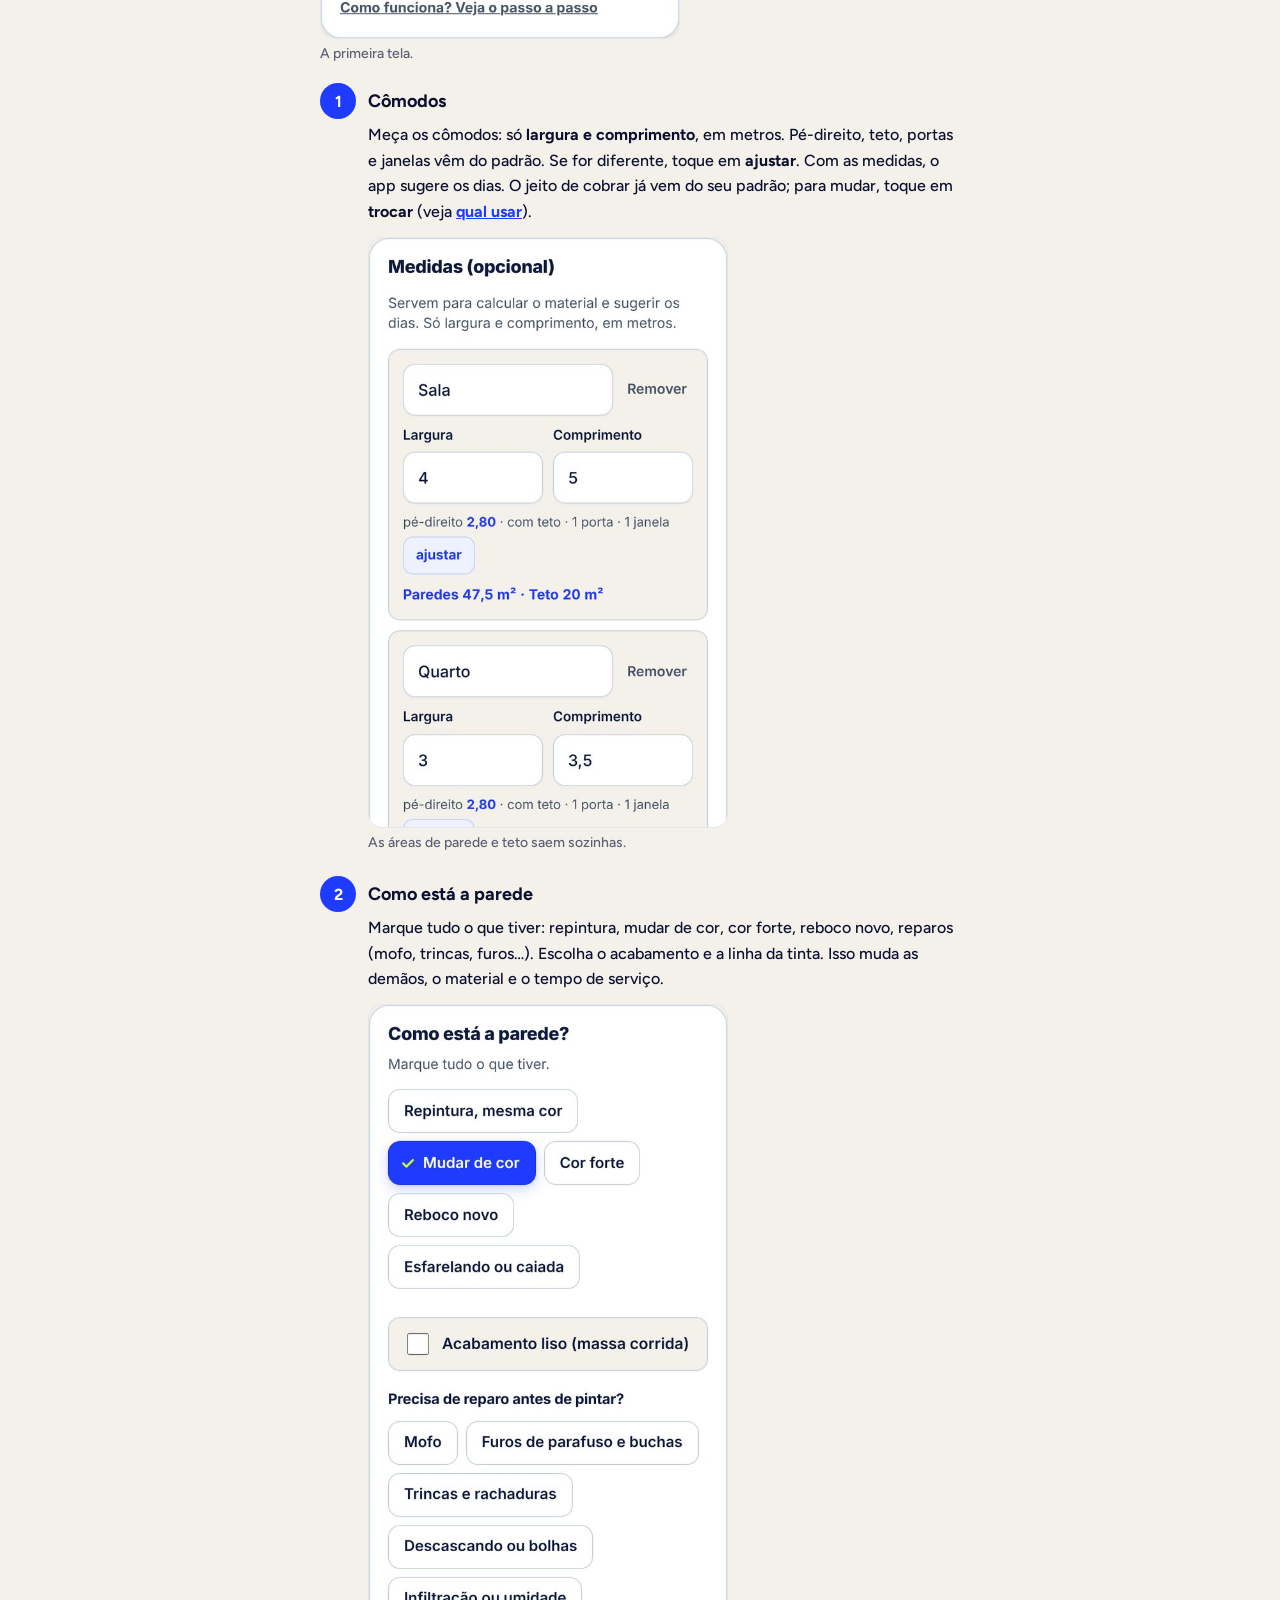
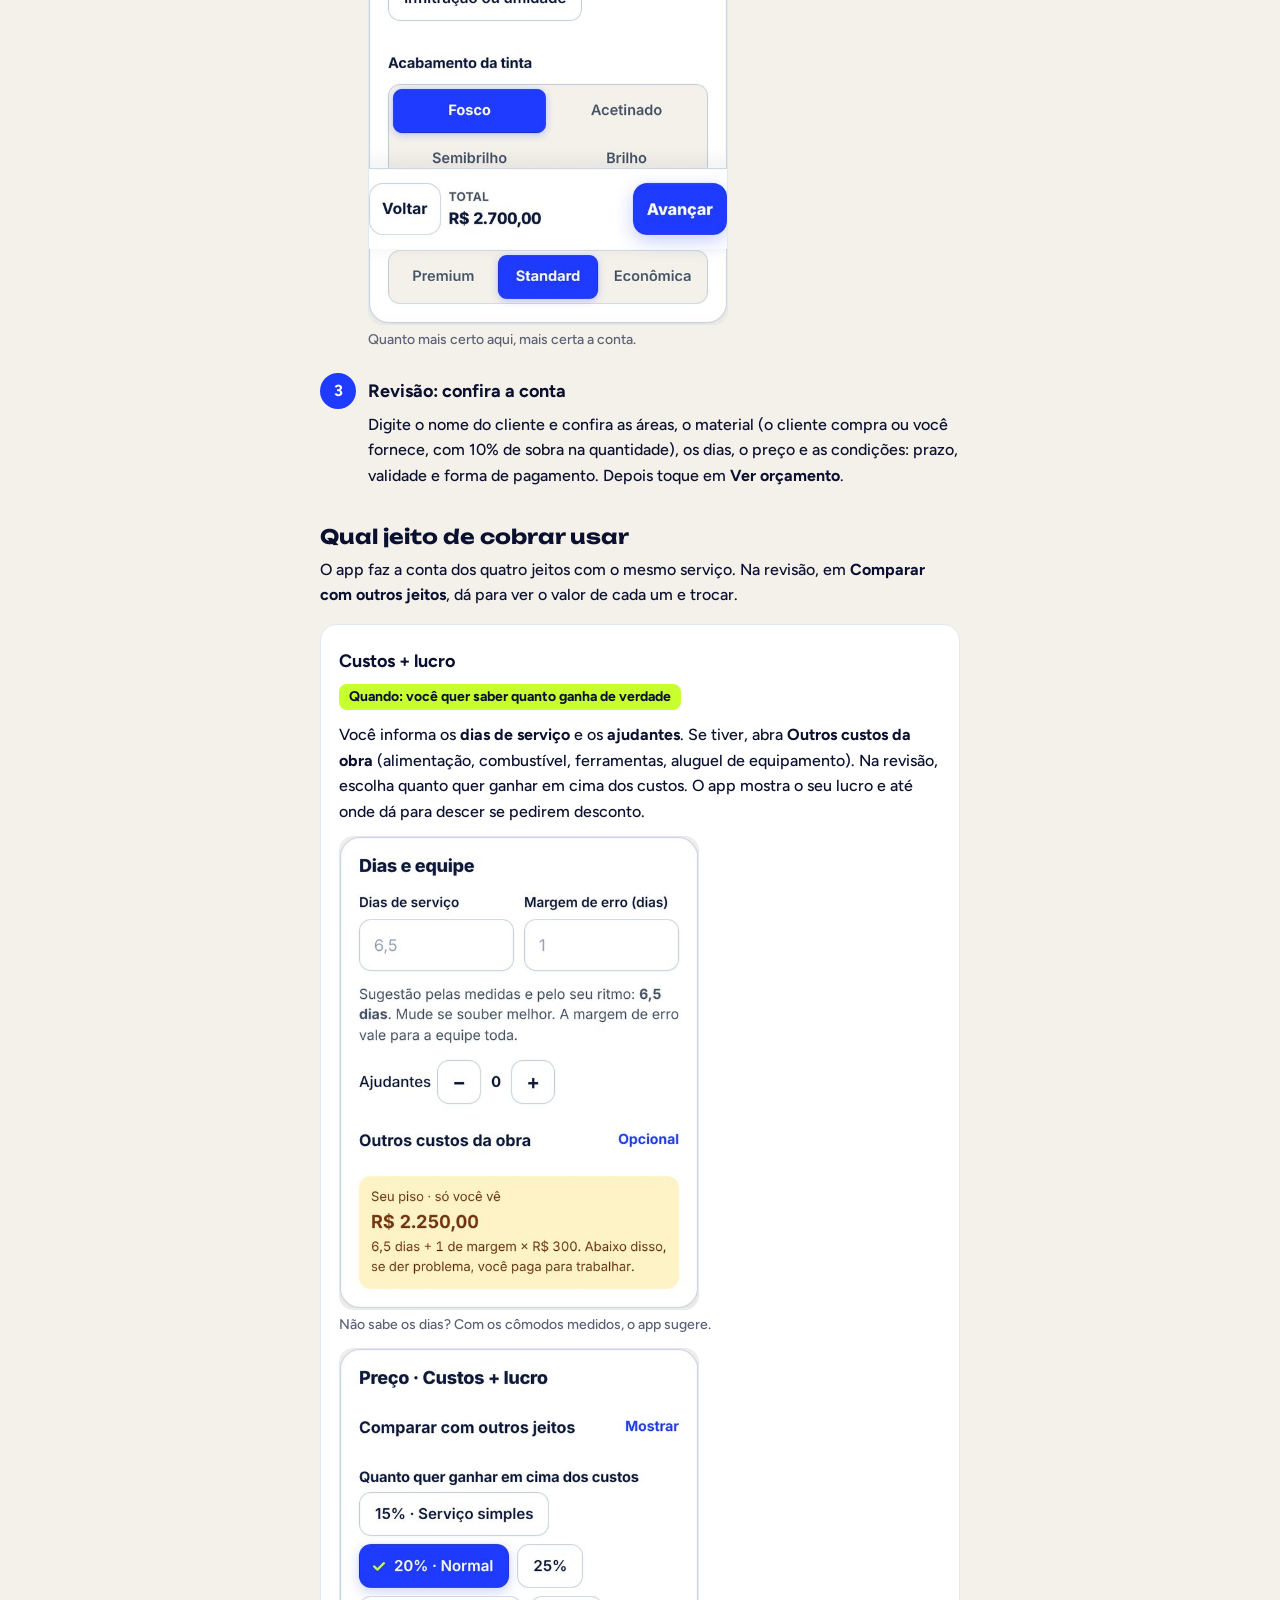
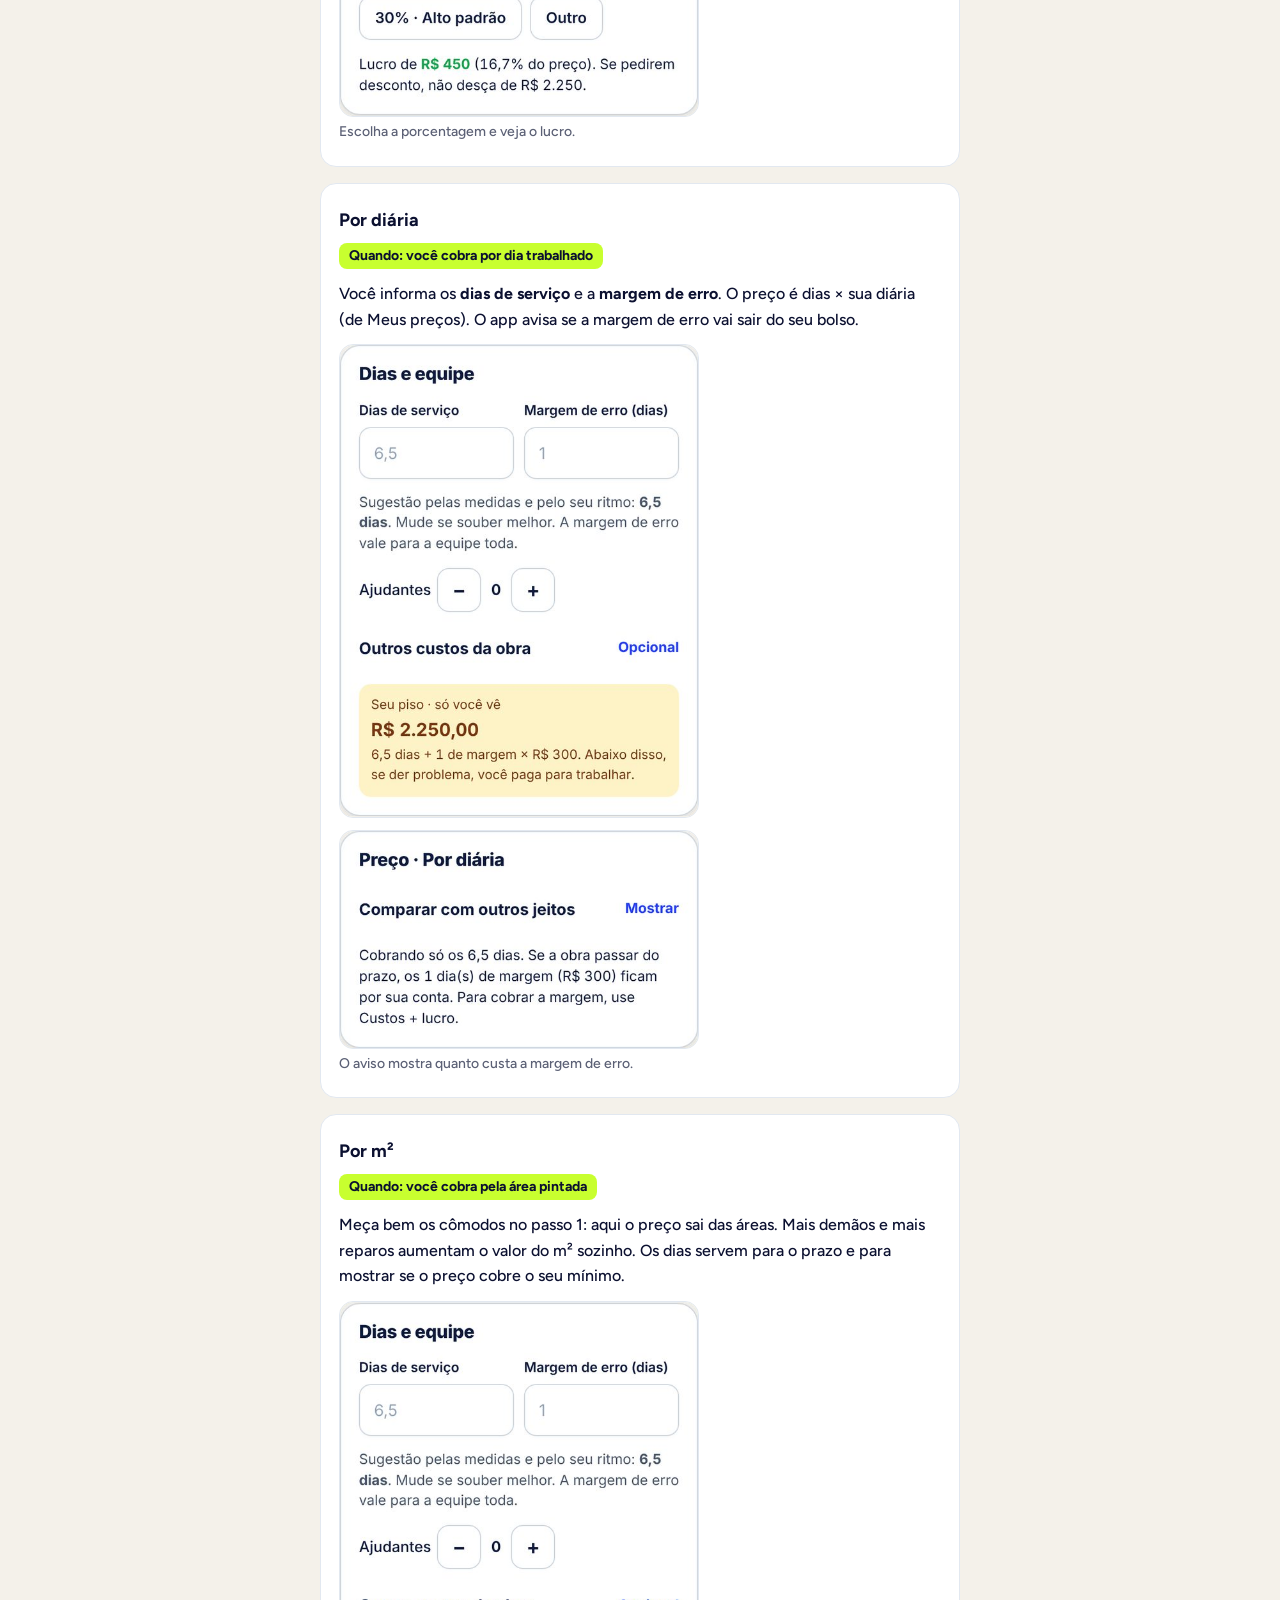
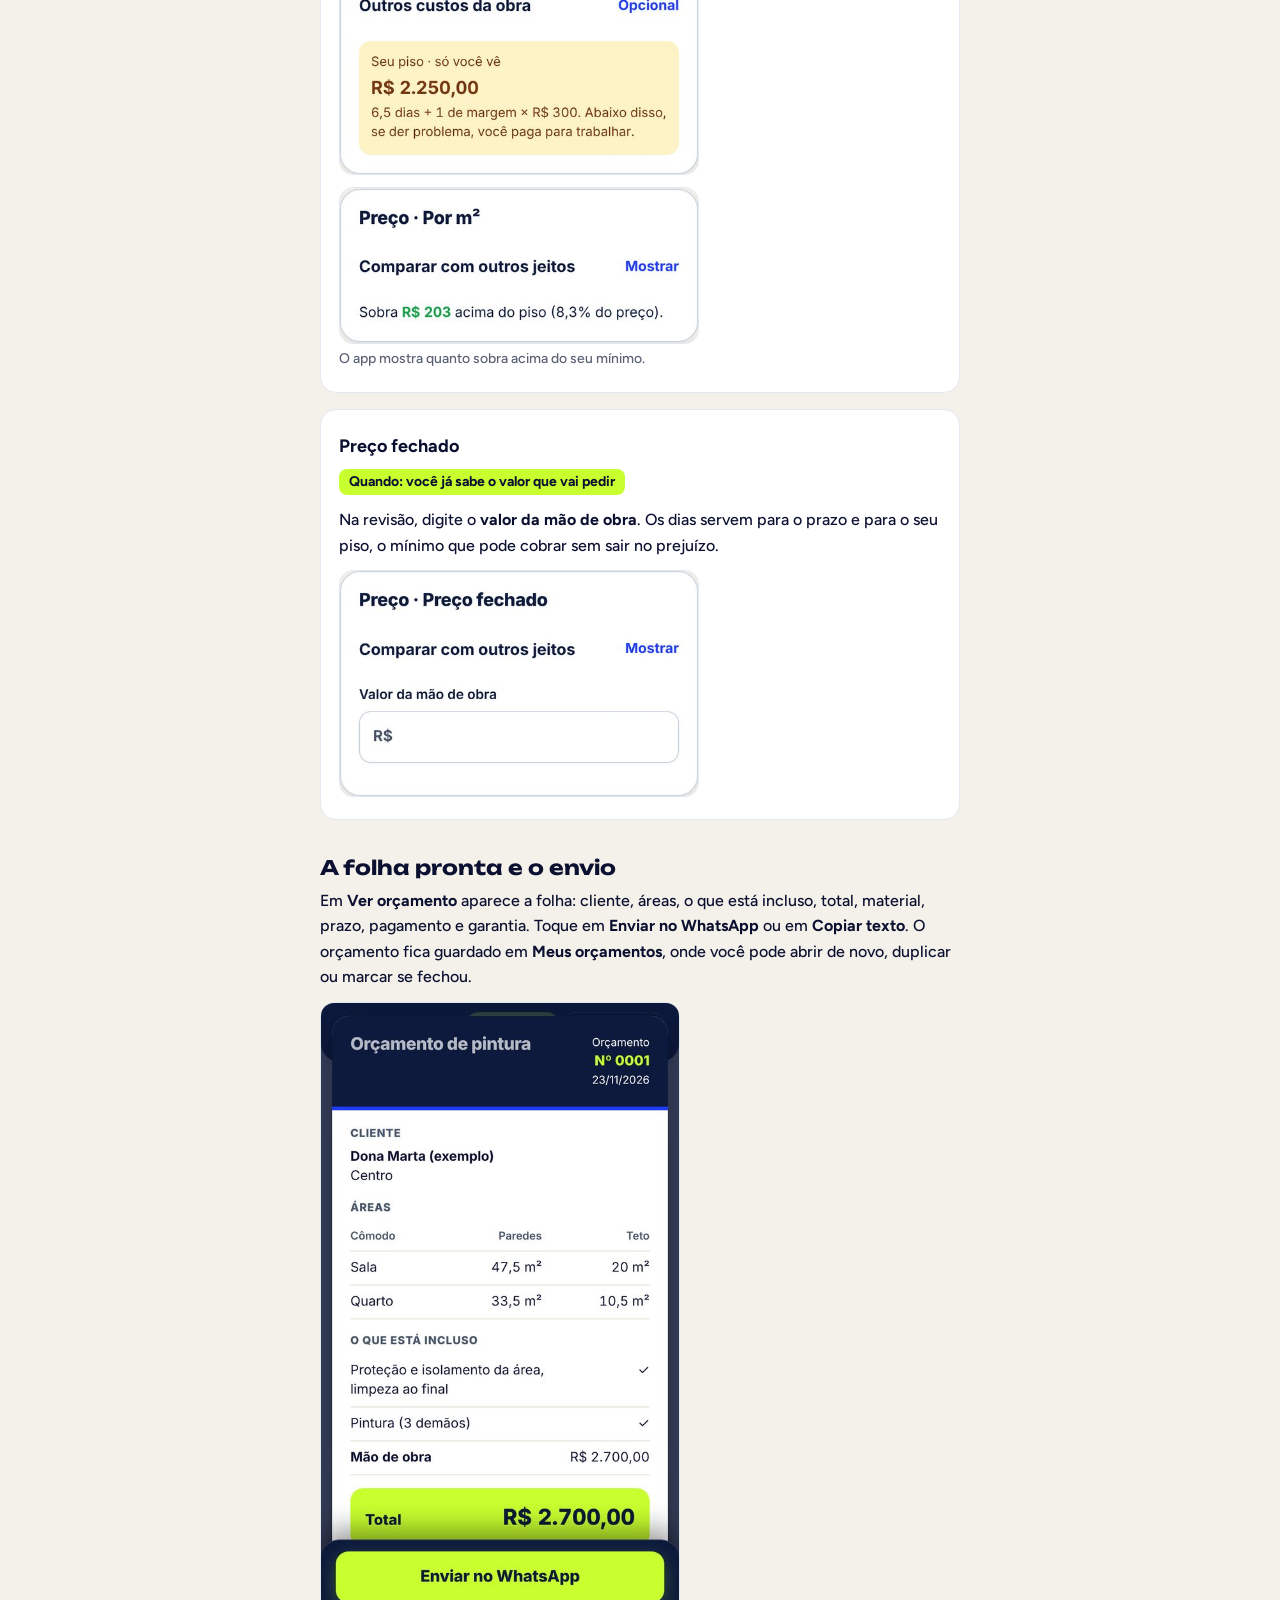
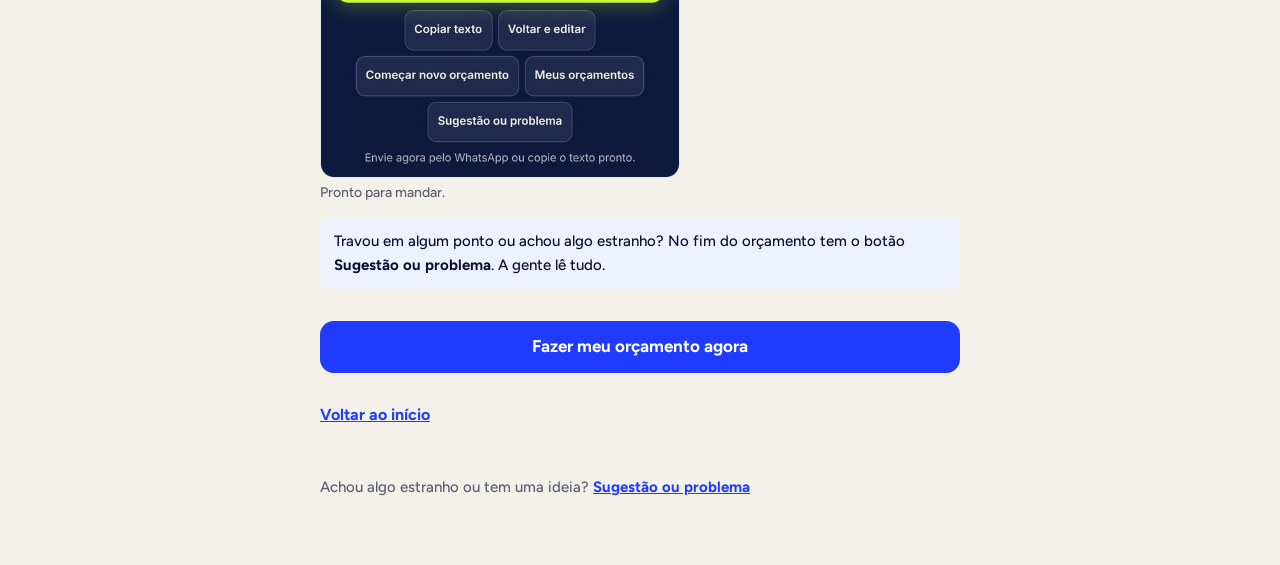
==== commit dfad5ce9: "Orçamento: primeira visita mais leve para o pintor não desistir - Primeira tela: 'Começar meu orçame" ====
--- a/ajuda/index.html
+++ b/ajuda/index.html
@@ -45,23 +45,23 @@
 <h1>Como fazer seu orçamento de pintura</h1>
 <p class="lead">O passo a passo do começo até a folha pronta no WhatsApp, com as telas de verdade do app. Os números das imagens são do exemplo que já vem no app.</p>
 <nav class="indice" aria-label="Nesta página">
-  <a href="#precos">Antes: seus preços</a>
+  <a href="#precos">Seus preços</a>
   <a href="#caminho">Os 3 passos</a>
   <a href="#jeitos">Jeitos de cobrar</a>
   <a href="#enviar">Enviar</a>
 </nav>
 
-<h2 id="precos">Antes de tudo: seus preços (uma vez só)</h2>
-<p>Em <b>Meus preços</b> você coloca sua diária, a diária do ajudante, quanto quer ganhar em cima dos custos e a tinta que mais usa. Já vem preenchido com valores de referência: é só trocar pelos seus. Fica salvo no seu celular e todo orçamento novo já sai com isso.</p>
-<figure><img src="img/precos.jpg" alt="Tela Meus preços com diária, diária do ajudante, porcentagem de ganho e linha de tinta" loading="lazy" width="560" height="785"><figcaption>Meus preços: preencha uma vez.</figcaption></figure>
+<h2 id="precos">Seus preços (quando quiser)</h2>
+<p>Não precisa preencher nada antes: o app já vem com valores de referência e você pode fazer o primeiro orçamento agora. Quando quiser, em <b>Meus preços</b> você coloca sua diária, a diária do ajudante, quanto quer ganhar em cima dos custos e a tinta que mais usa. É só trocar pelos seus. Fica salvo no seu celular e todo orçamento novo já sai com isso.</p>
+<figure><img src="img/precos.jpg" alt="Tela Meus preços com diária, diária do ajudante, porcentagem de ganho e linha de tinta" loading="lazy" width="560" height="785"><figcaption>Meus preços: ajuste uma vez e pronto.</figcaption></figure>
 
 <h2 id="caminho">O caminho: 3 passos</h2>
-<p>Abra o orçamento e toque em <b>Preencher na mão</b>. Se preferir, toque em <b>Falar o serviço</b> e grave um áudio como no WhatsApp: o app preenche e você só confere.</p>
-<figure><img src="img/entrada.jpg" alt="Primeira tela do orçamento com os botões Falar o serviço e Preencher na mão" loading="lazy"><figcaption>A primeira tela: escolha como começar.</figcaption></figure>
+<p>Abra o orçamento e toque em <b>Começar meu orçamento</b>. Quer ver antes como fica? Toque em <b>Ver um exemplo pronto</b>. Se preferir falar, toque em <b>Grave um áudio</b>: o app preenche e você só confere (no Facebook e no Instagram, abra no navegador para usar a voz).</p>
+<figure><img src="img/entrada.jpg" alt="Primeira tela do orçamento com os botões Começar meu orçamento, Ver um exemplo pronto e Grave um áudio" loading="lazy" width="560" height="674"><figcaption>A primeira tela.</figcaption></figure>
 
 <div class="passo"><div class="num">1</div><div>
-<h3>Como cobrar, cliente e cômodos</h3>
-<p>Escolha o jeito de cobrar (veja <a href="#jeitos">qual usar</a>), digite o nome do cliente e meça os cômodos: só <b>largura e comprimento</b>, em metros. Pé-direito, teto, portas e janelas vêm do padrão. Se for diferente, toque em <b>ajustar</b>.</p>
+<h3>Cômodos</h3>
+<p>Meça os cômodos: só <b>largura e comprimento</b>, em metros. Pé-direito, teto, portas e janelas vêm do padrão. Se for diferente, toque em <b>ajustar</b>. Com as medidas, o app sugere os dias. O jeito de cobrar já vem do seu padrão; para mudar, toque em <b>trocar</b> (veja <a href="#jeitos">qual usar</a>).</p>
 <figure><img src="img/comodos.jpg" alt="Cartão de medidas dos cômodos com largura, comprimento e área calculada" loading="lazy"><figcaption>As áreas de parede e teto saem sozinhas.</figcaption></figure>
 </div></div>
 
@@ -73,7 +73,7 @@
 
 <div class="passo"><div class="num">3</div><div>
 <h3>Revisão: confira a conta</h3>
-<p>Confira as áreas, o material (o cliente compra ou você fornece, com 10% de sobra na quantidade), os dias, o preço e as condições: prazo, validade e forma de pagamento. Depois toque em <b>Ver orçamento</b>.</p>
+<p>Digite o nome do cliente e confira as áreas, o material (o cliente compra ou você fornece, com 10% de sobra na quantidade), os dias, o preço e as condições: prazo, validade e forma de pagamento. Depois toque em <b>Ver orçamento</b>.</p>
 </div></div>
 
 <h2 id="jeitos">Qual jeito de cobrar usar</h2>
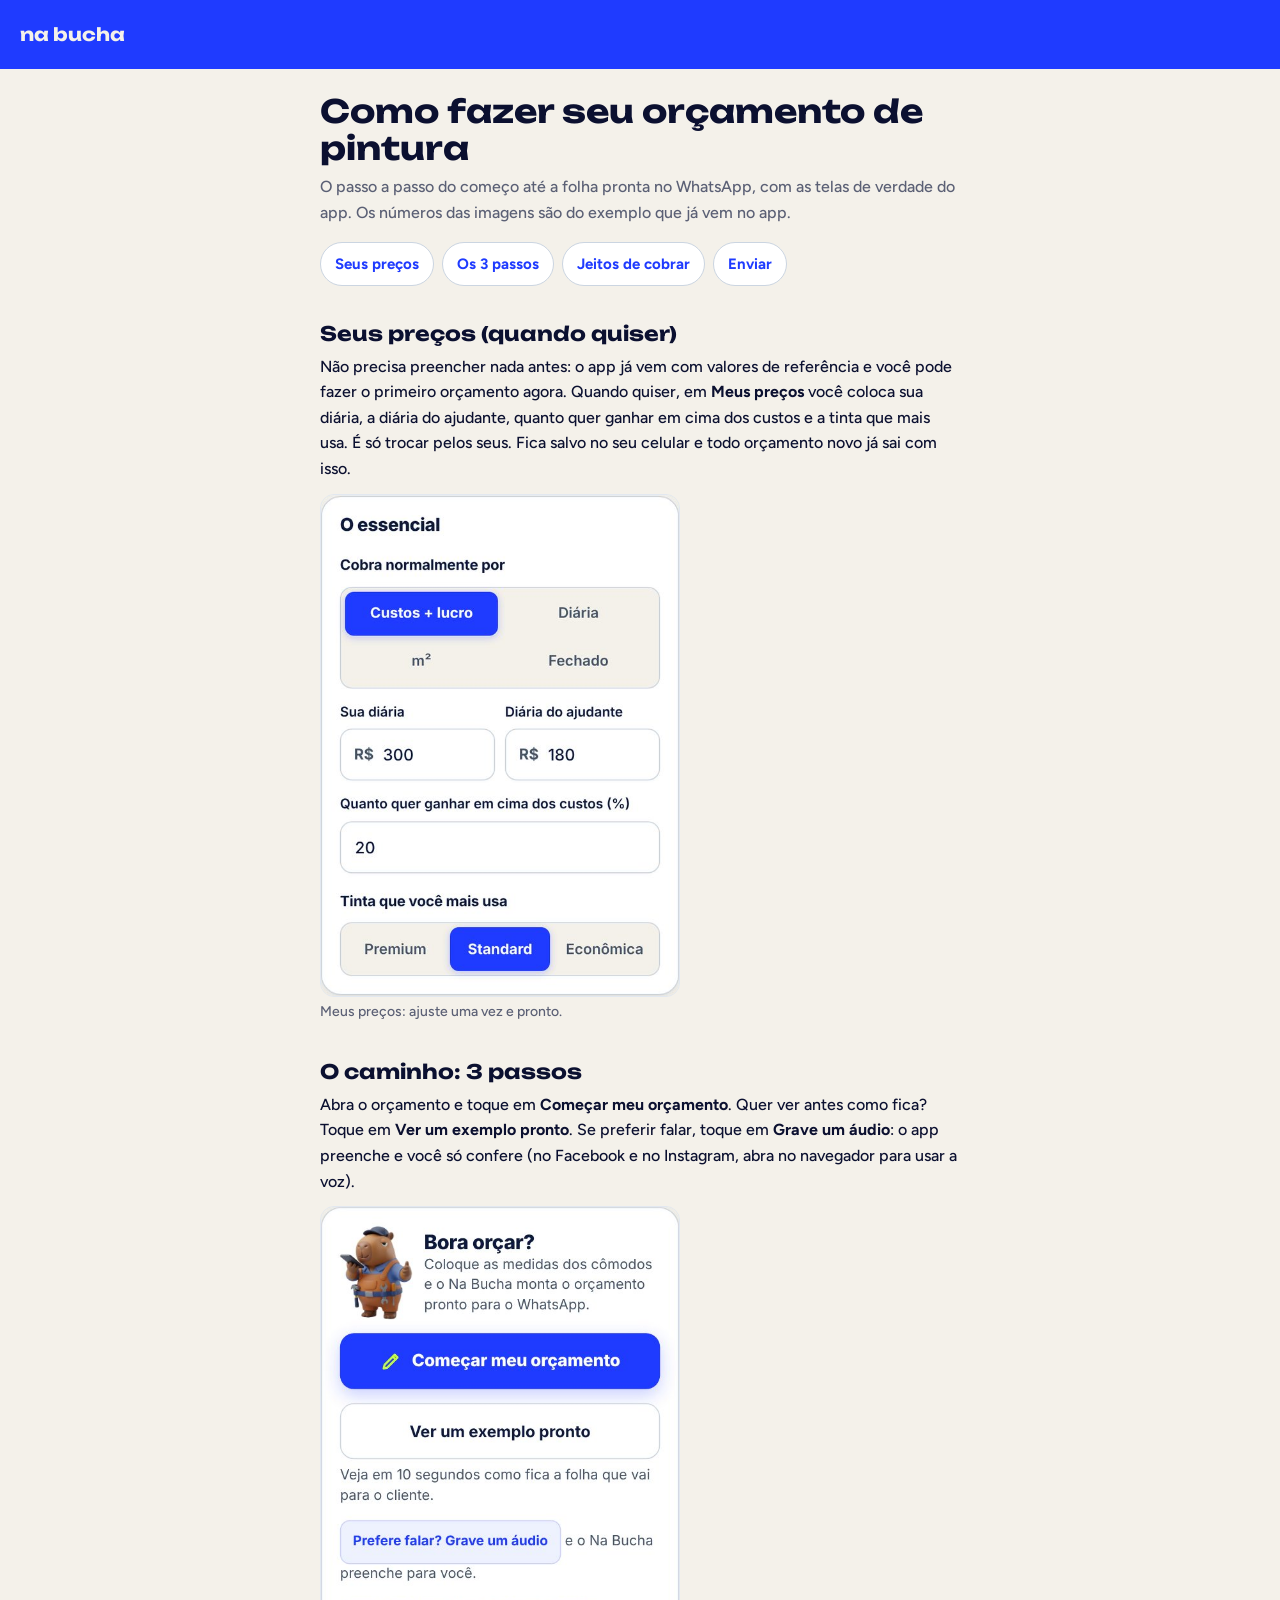
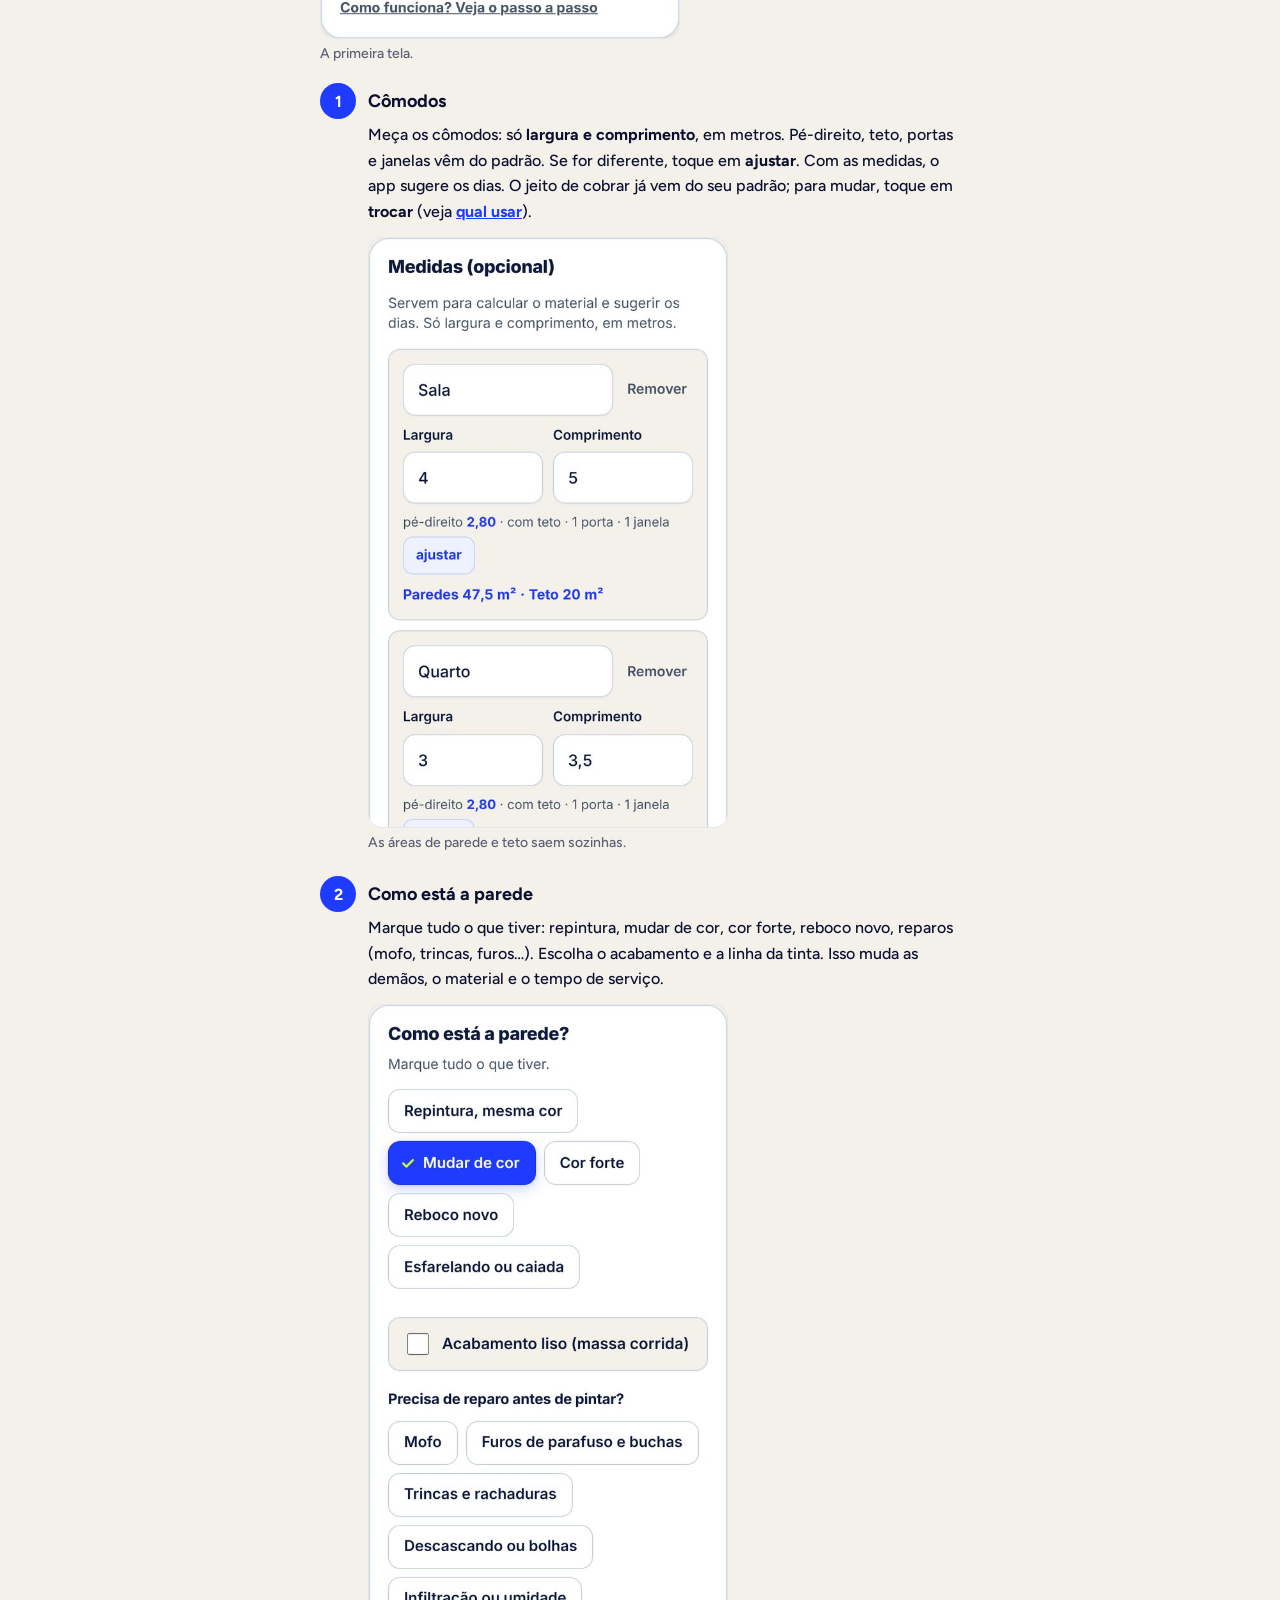
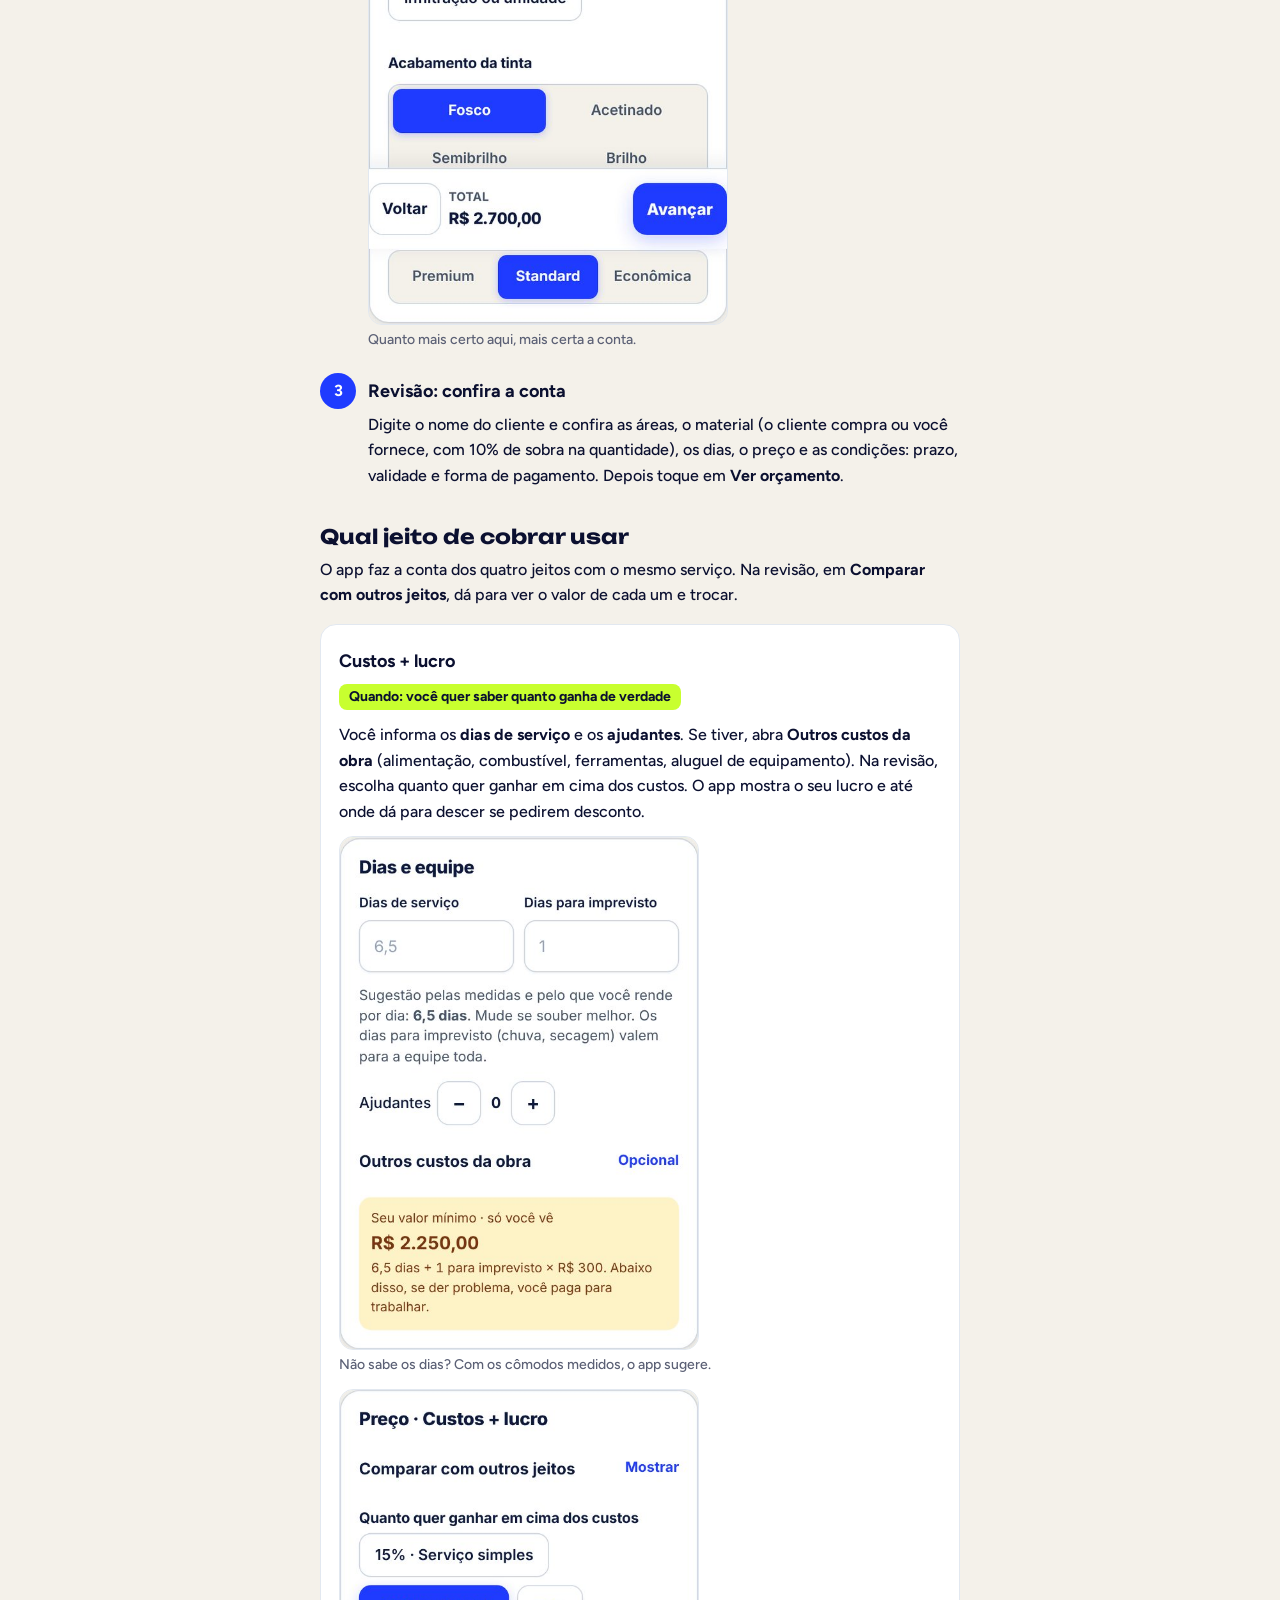
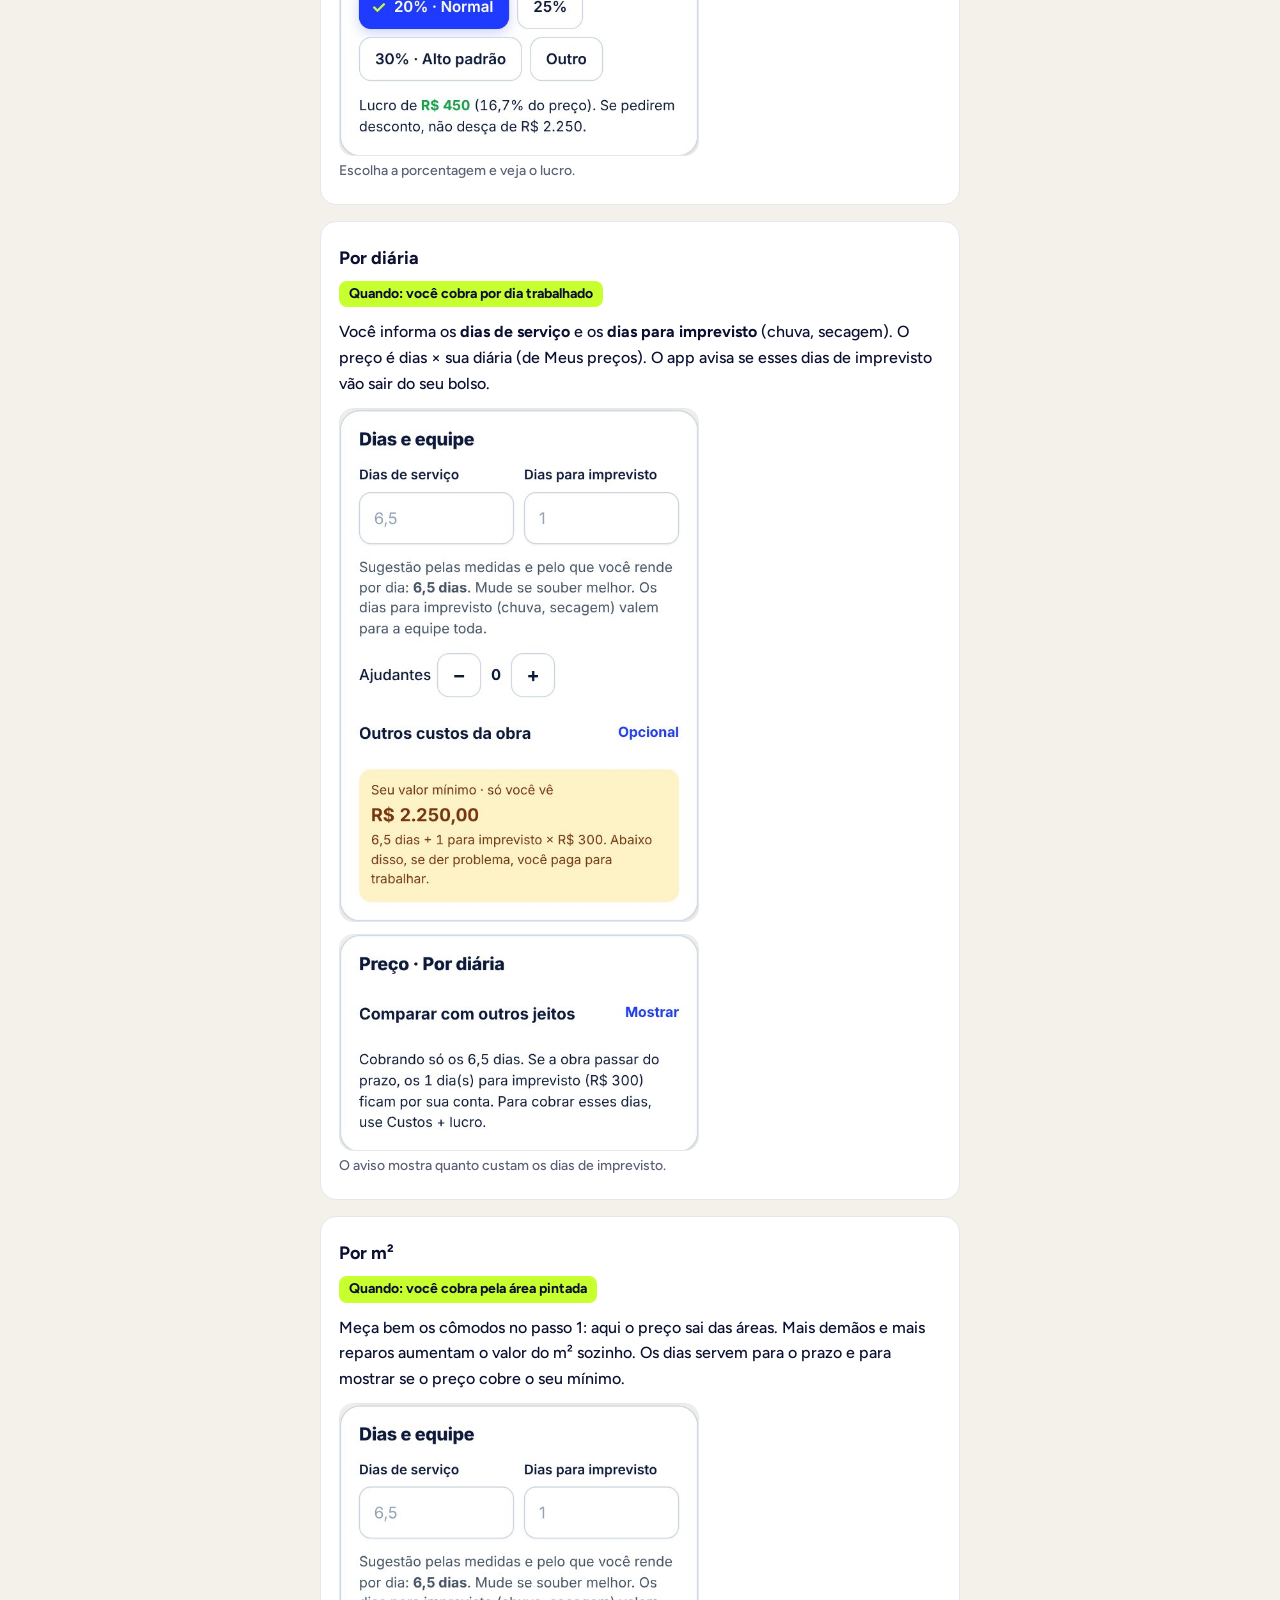
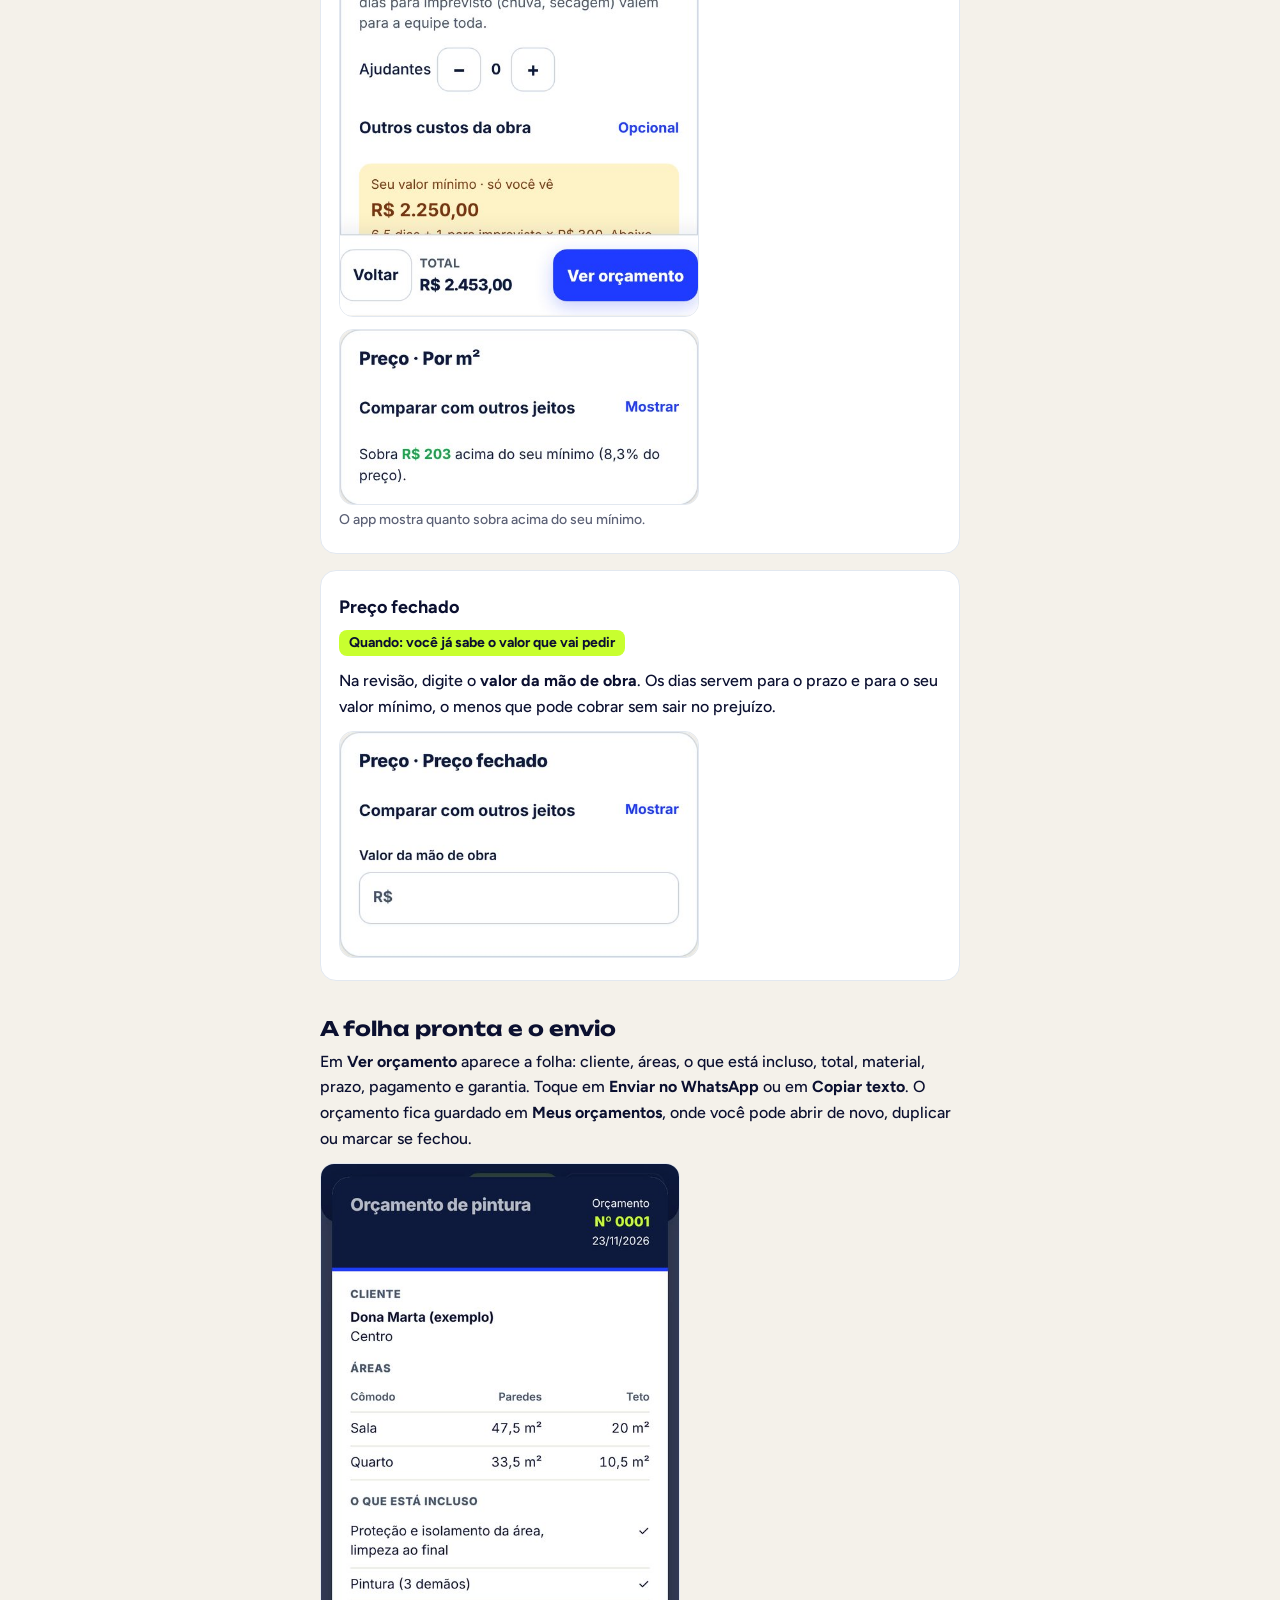
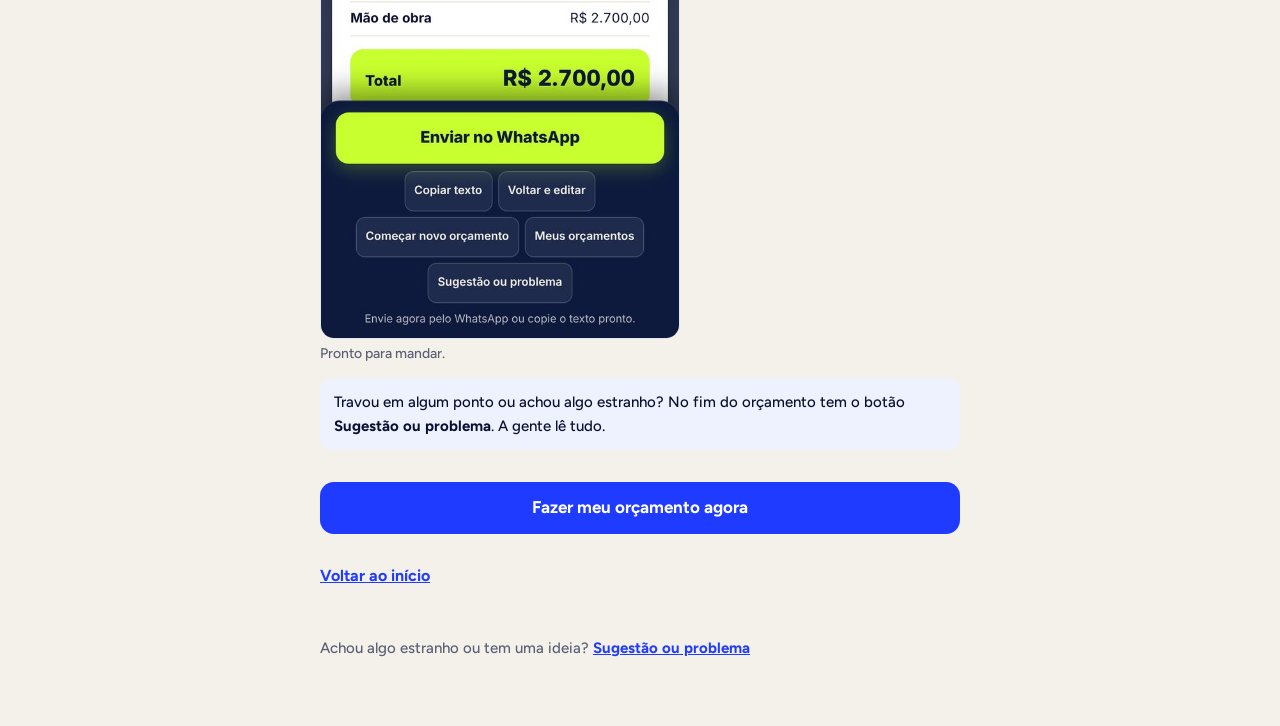
==== commit 7f2f3769: "Textos na língua do pintor: 'valor mínimo' no lugar de 'piso', 'dias para imprevisto' no lugar de 'm" ====
--- a/ajuda/index.html
+++ b/ajuda/index.html
@@ -83,16 +83,16 @@
 <h3>Custos + lucro</h3>
 <span class="quando">Quando: você quer saber quanto ganha de verdade</span>
 <p>Você informa os <b>dias de serviço</b> e os <b>ajudantes</b>. Se tiver, abra <b>Outros custos da obra</b> (alimentação, combustível, ferramentas, aluguel de equipamento). Na revisão, escolha quanto quer ganhar em cima dos custos. O app mostra o seu lucro e até onde dá para descer se pedirem desconto.</p>
-<figure><img src="img/custo-dias.jpg" alt="Cartão Dias e equipe com dias de serviço, margem de erro e ajudantes" loading="lazy"><figcaption>Não sabe os dias? Com os cômodos medidos, o app sugere.</figcaption></figure>
-<figure><img src="img/custo-preco.jpg" alt="Escolha da porcentagem de ganho e aviso de lucro e piso de desconto" loading="lazy"><figcaption>Escolha a porcentagem e veja o lucro.</figcaption></figure>
+<figure><img src="img/custo-dias.jpg" alt="Cartão Dias e equipe com dias de serviço, dias para imprevisto e ajudantes" loading="lazy"><figcaption>Não sabe os dias? Com os cômodos medidos, o app sugere.</figcaption></figure>
+<figure><img src="img/custo-preco.jpg" alt="Escolha da porcentagem de ganho e aviso de lucro e valor mínimo para desconto" loading="lazy"><figcaption>Escolha a porcentagem e veja o lucro.</figcaption></figure>
 </div>
 
 <div class="jeito" id="diaria">
 <h3>Por diária</h3>
 <span class="quando">Quando: você cobra por dia trabalhado</span>
-<p>Você informa os <b>dias de serviço</b> e a <b>margem de erro</b>. O preço é dias × sua diária (de Meus preços). O app avisa se a margem de erro vai sair do seu bolso.</p>
+<p>Você informa os <b>dias de serviço</b> e os <b>dias para imprevisto</b> (chuva, secagem). O preço é dias × sua diária (de Meus preços). O app avisa se esses dias de imprevisto vão sair do seu bolso.</p>
 <figure><img src="img/diaria-dias.jpg" alt="Cartão Dias e equipe no modo diária" loading="lazy"></figure>
-<figure><img src="img/diaria-preco.jpg" alt="Aviso do modo diária sobre os dias de margem" loading="lazy"><figcaption>O aviso mostra quanto custa a margem de erro.</figcaption></figure>
+<figure><img src="img/diaria-preco.jpg" alt="Aviso do modo diária sobre os dias para imprevisto" loading="lazy"><figcaption>O aviso mostra quanto custam os dias de imprevisto.</figcaption></figure>
 </div>
 
 <div class="jeito" id="m2">
@@ -100,13 +100,13 @@
 <span class="quando">Quando: você cobra pela área pintada</span>
 <p>Meça bem os cômodos no passo 1: aqui o preço sai das áreas. Mais demãos e mais reparos aumentam o valor do m² sozinho. Os dias servem para o prazo e para mostrar se o preço cobre o seu mínimo.</p>
 <figure><img src="img/m2-dias.jpg" alt="Cartão de dias no modo por metro quadrado" loading="lazy"></figure>
-<figure><img src="img/m2-preco.jpg" alt="Aviso de quanto sobra acima do piso no modo por metro quadrado" loading="lazy"><figcaption>O app mostra quanto sobra acima do seu mínimo.</figcaption></figure>
+<figure><img src="img/m2-preco.jpg" alt="Aviso de quanto sobra acima do valor mínimo no modo por metro quadrado" loading="lazy"><figcaption>O app mostra quanto sobra acima do seu mínimo.</figcaption></figure>
 </div>
 
 <div class="jeito" id="fechado">
 <h3>Preço fechado</h3>
 <span class="quando">Quando: você já sabe o valor que vai pedir</span>
-<p>Na revisão, digite o <b>valor da mão de obra</b>. Os dias servem para o prazo e para o seu piso, o mínimo que pode cobrar sem sair no prejuízo.</p>
+<p>Na revisão, digite o <b>valor da mão de obra</b>. Os dias servem para o prazo e para o seu valor mínimo, o menos que pode cobrar sem sair no prejuízo.</p>
 <figure><img src="img/fechado-preco.jpg" alt="Campo Valor da mão de obra no modo preço fechado" loading="lazy"></figure>
 </div>
 
